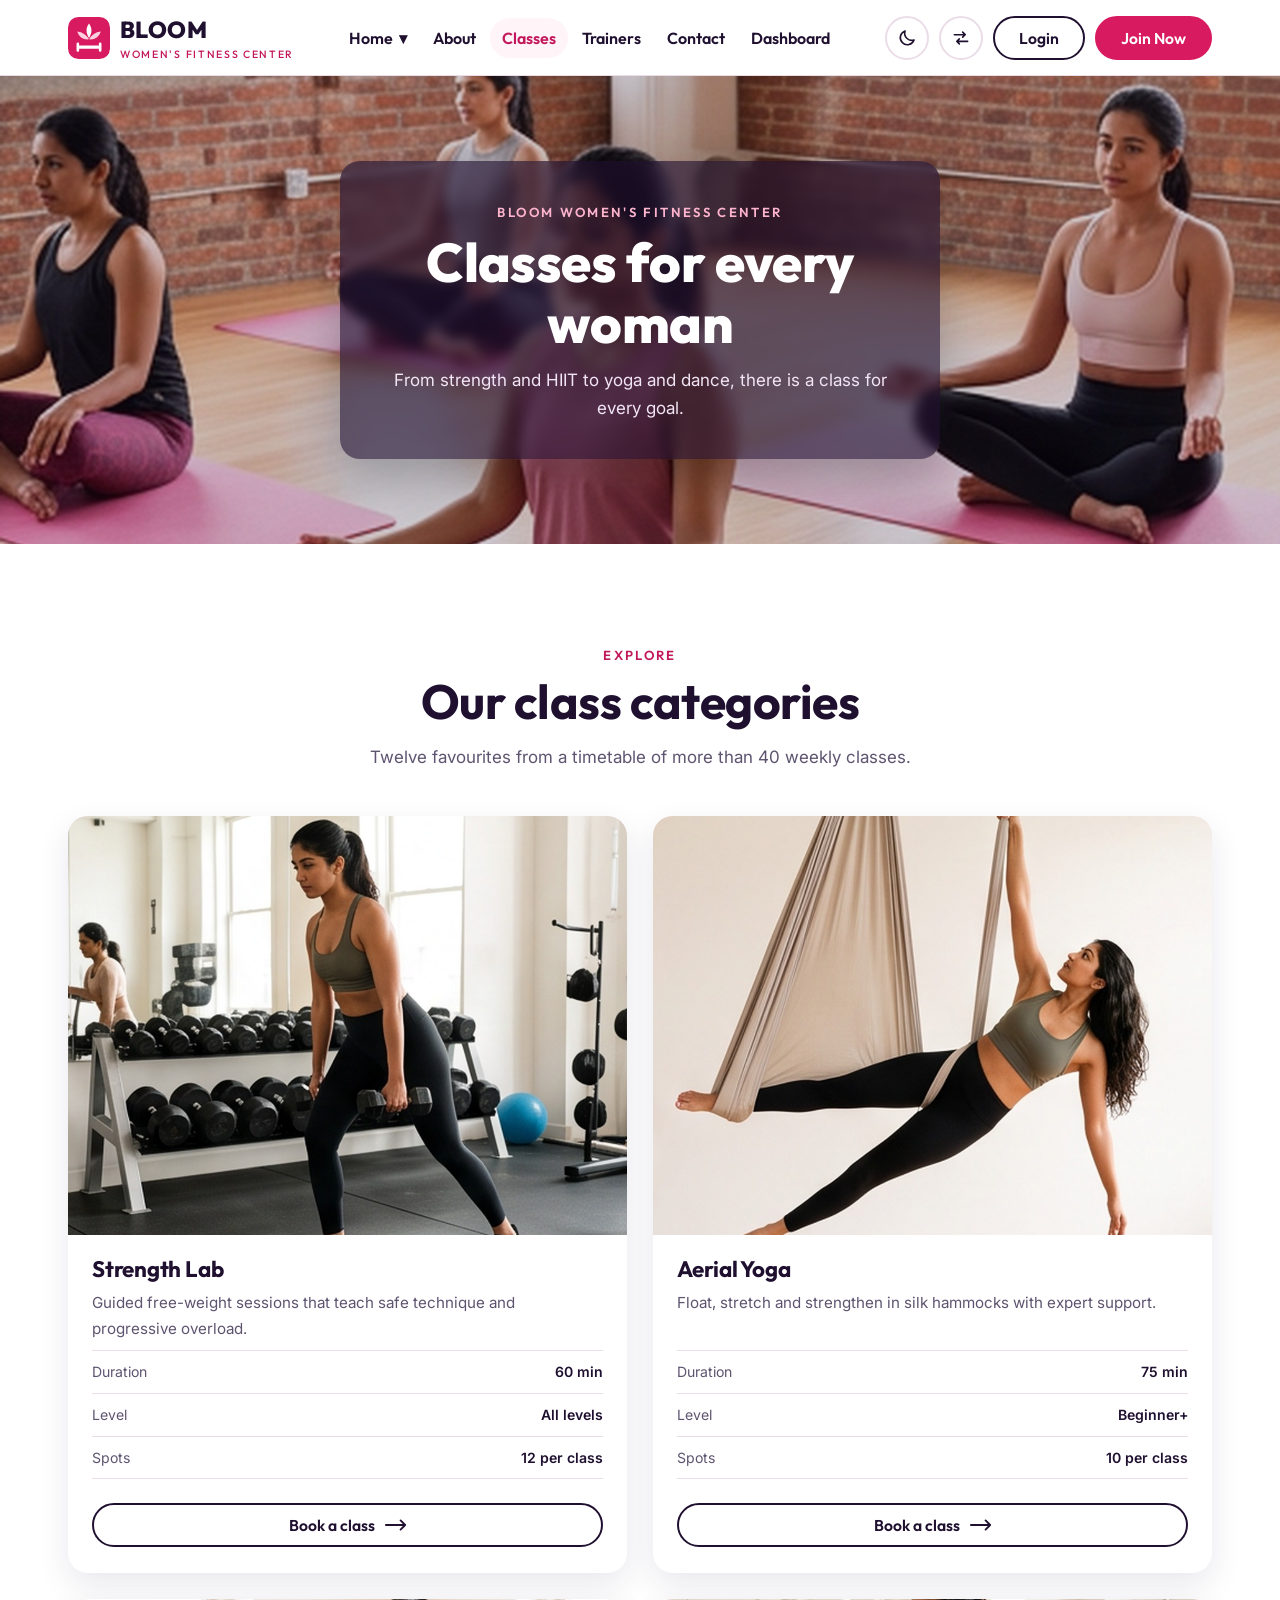
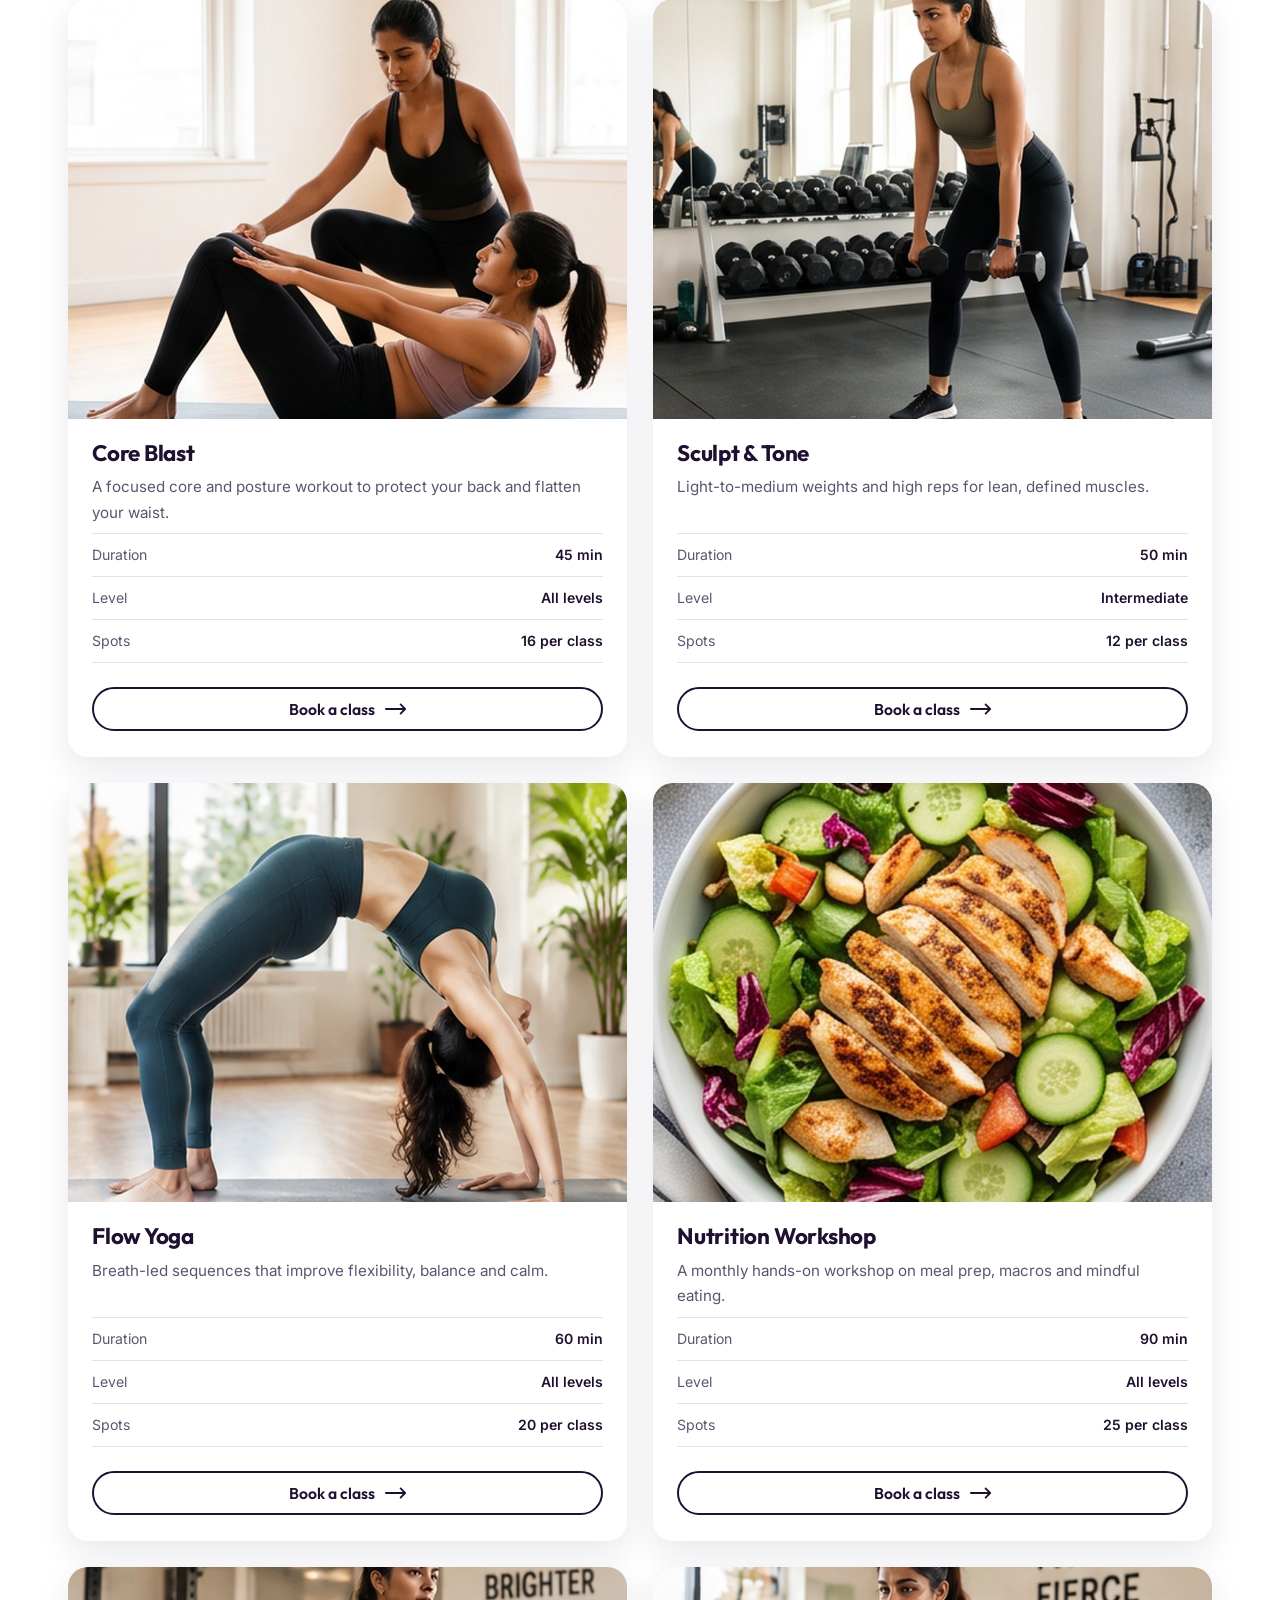
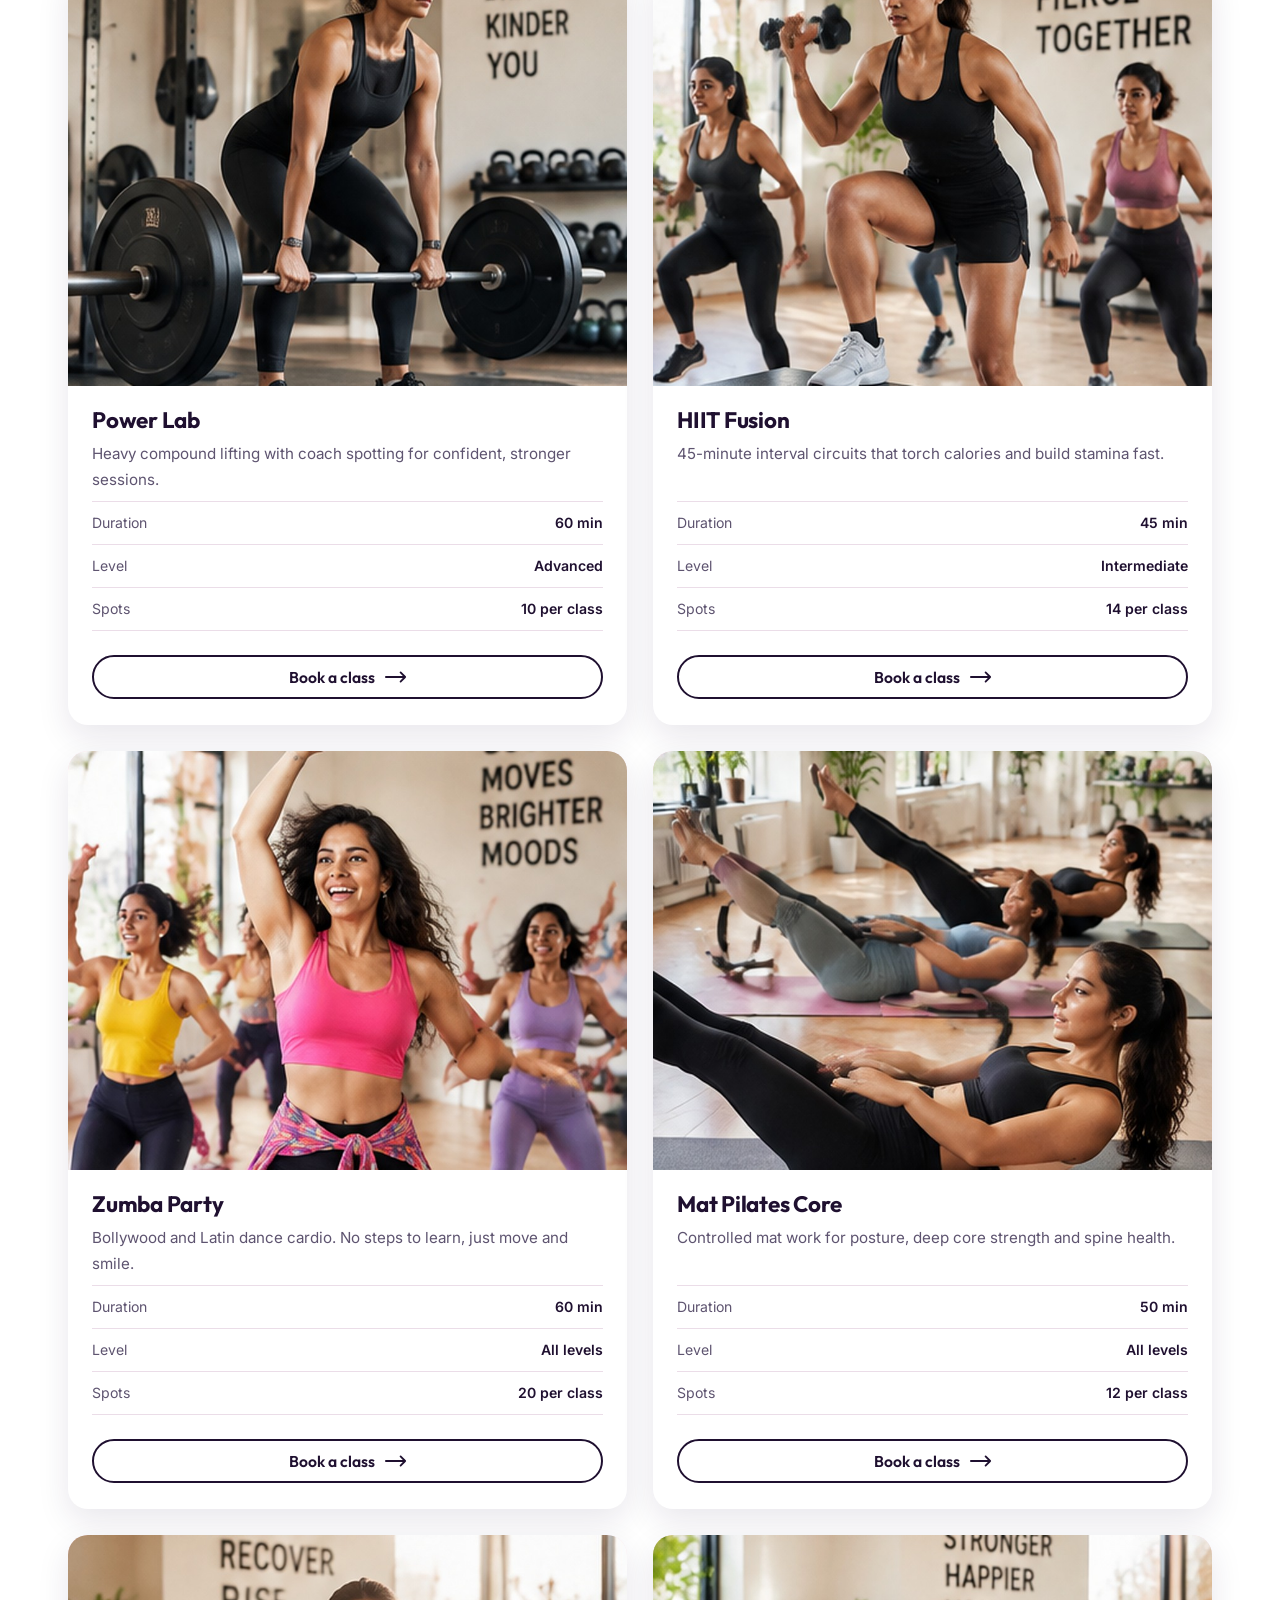
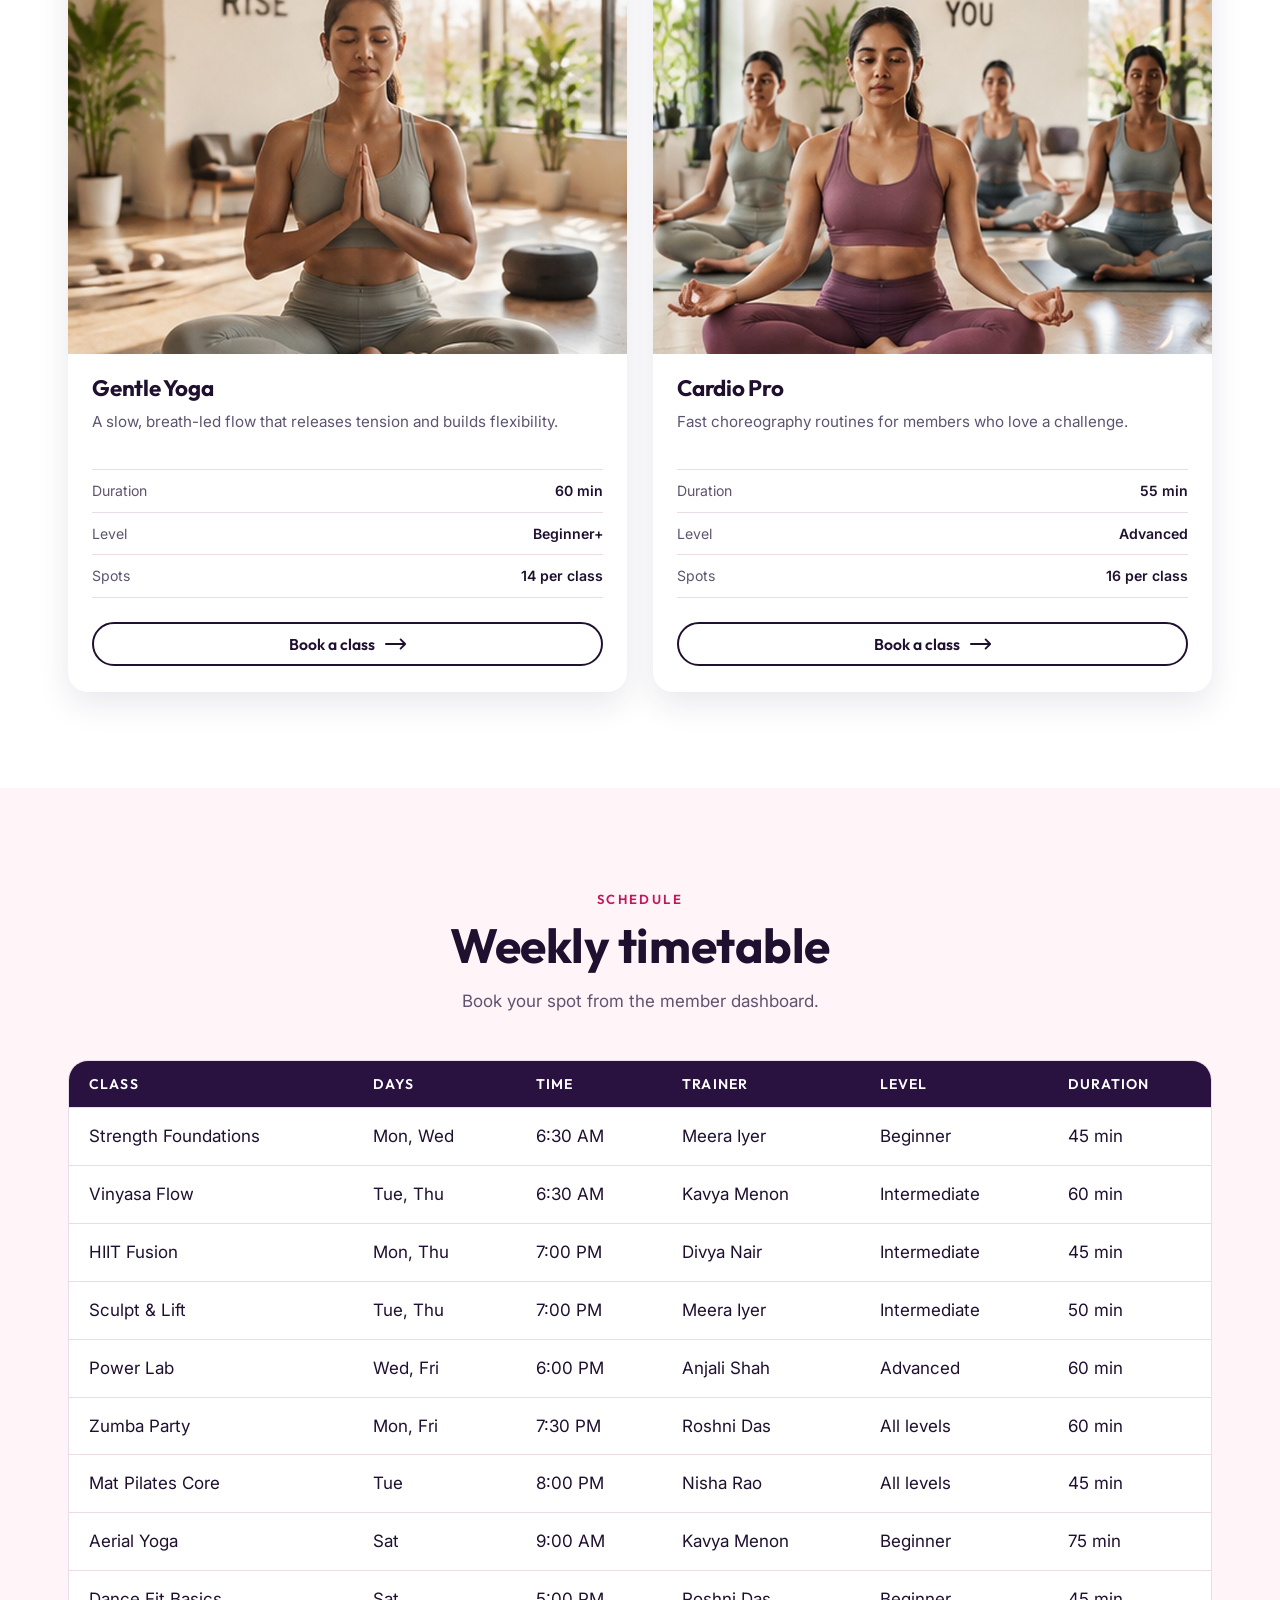
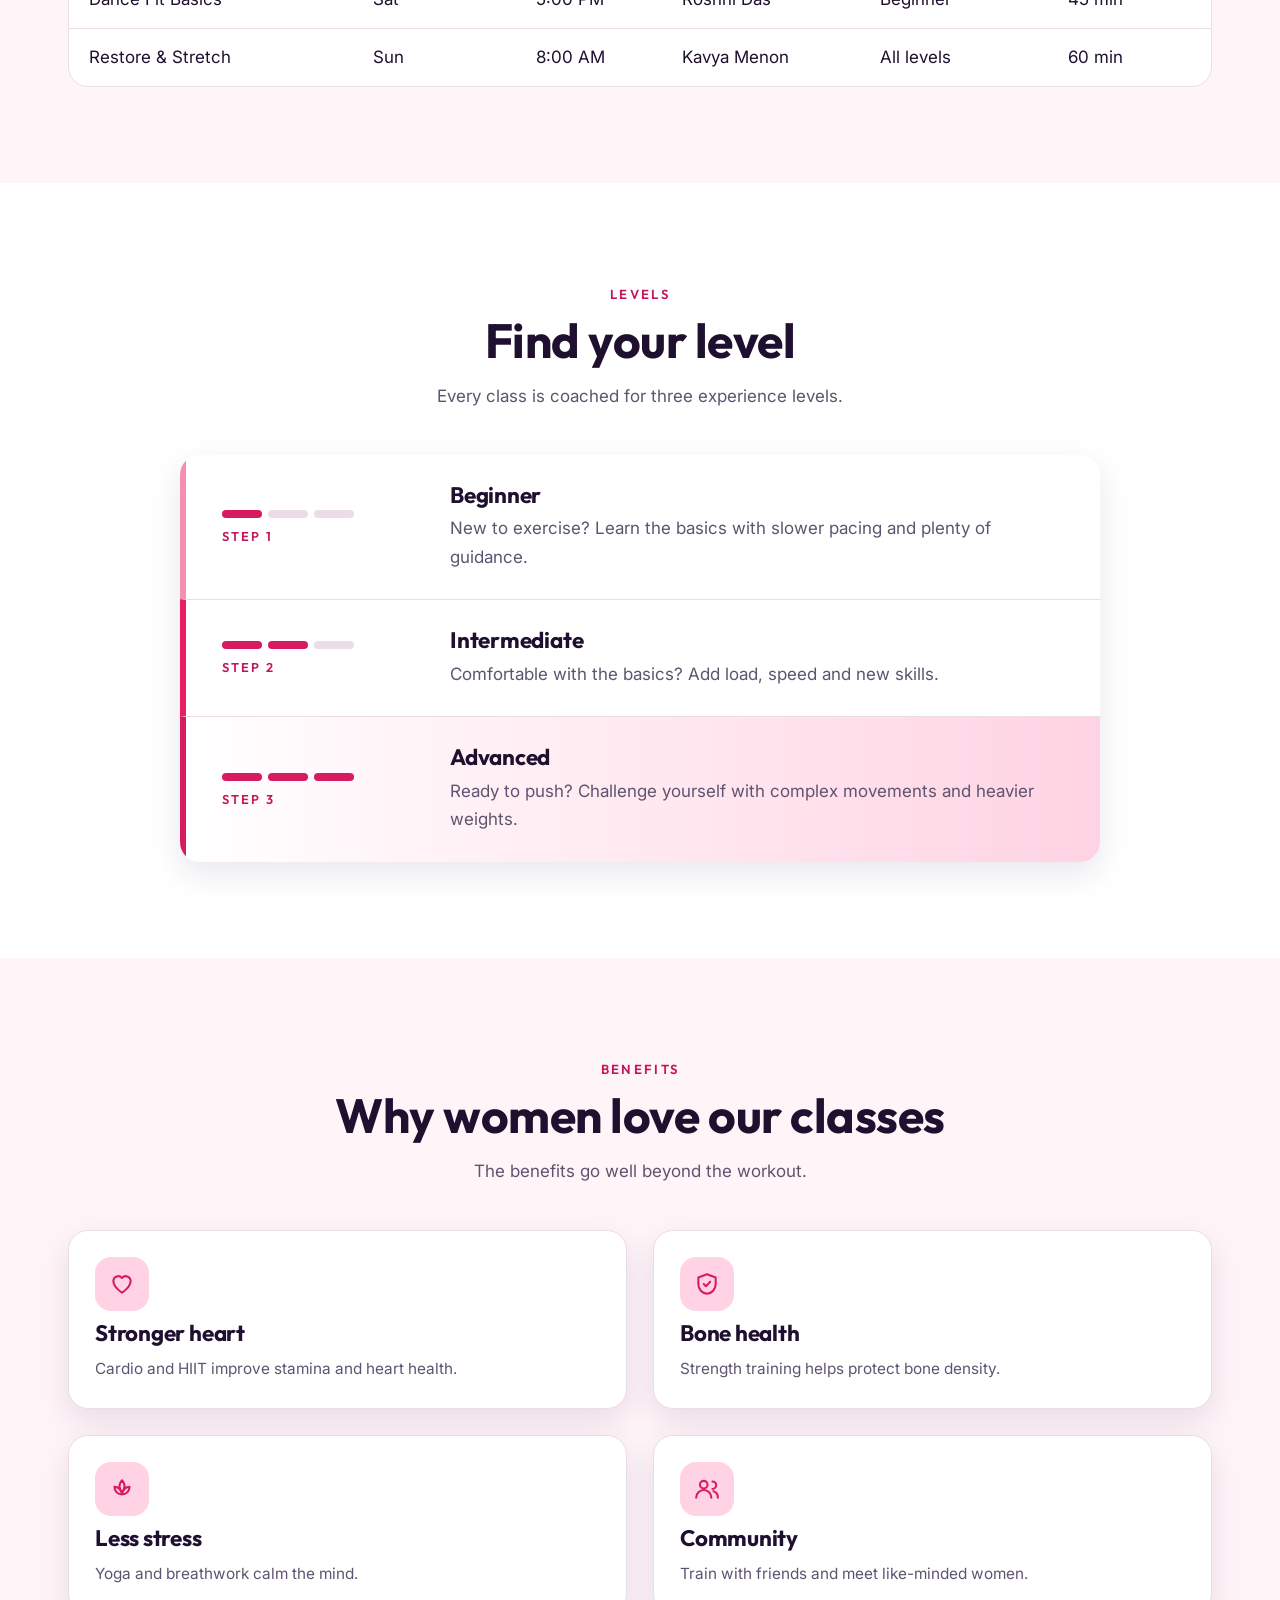
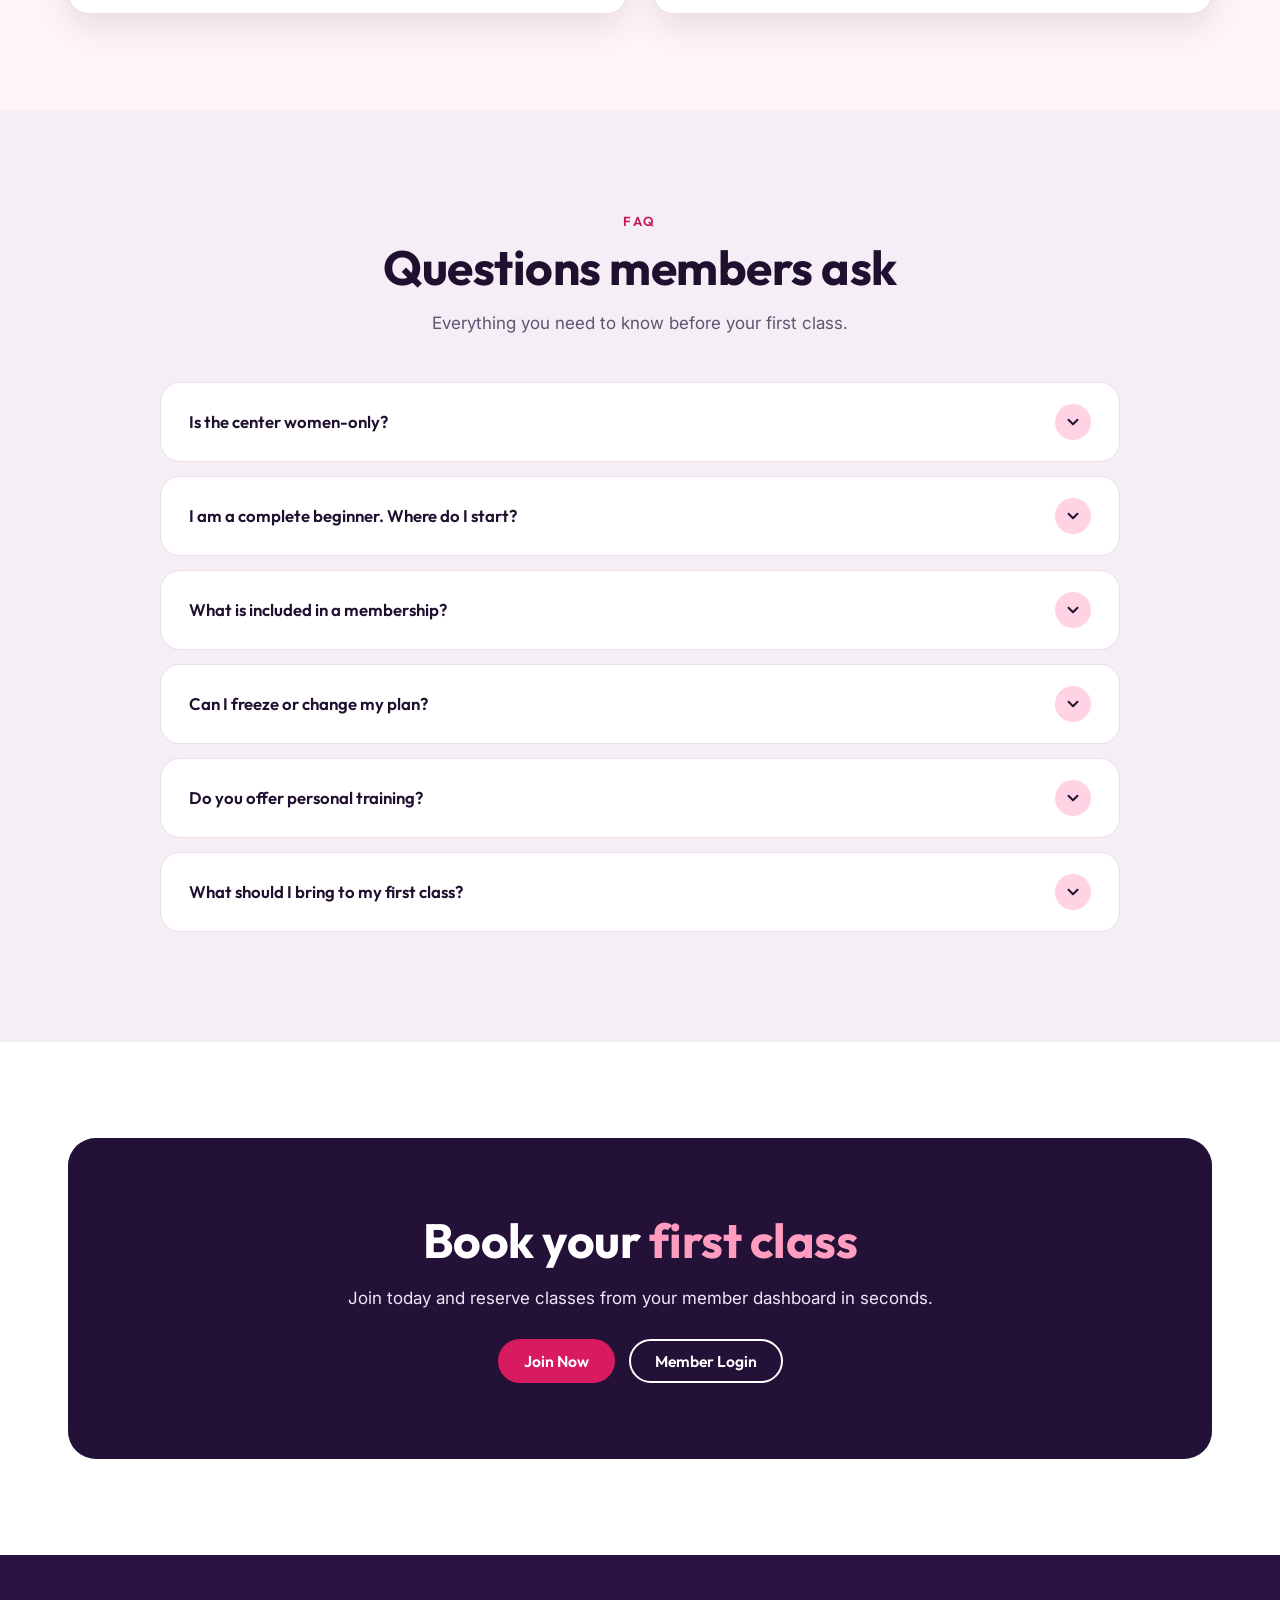
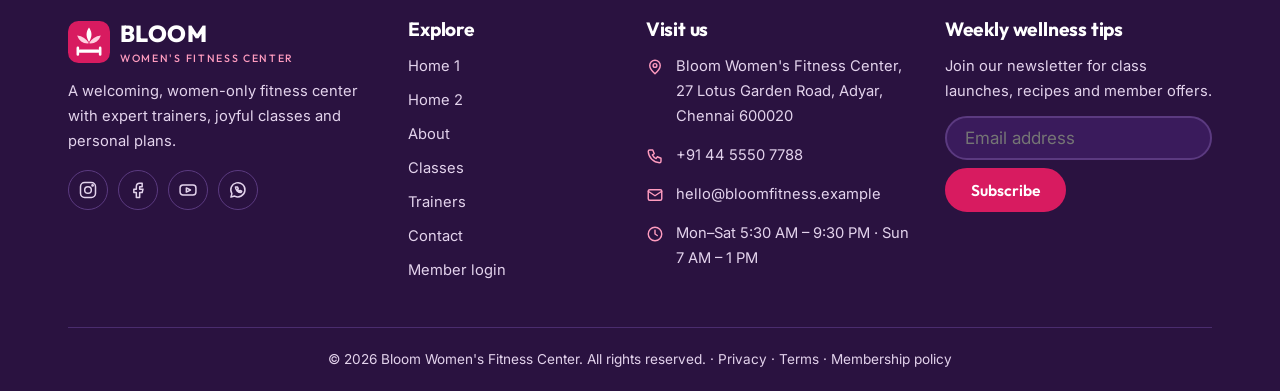
==== classes.html @ cc5bb08a "first commit" ====
<!DOCTYPE html>
<html lang="en" dir="ltr">
  <head>
    <meta charset="utf-8">
    <meta name="viewport" content="width=device-width, initial-scale=1">
    <title>Classes — Bloom Women's Fitness Center</title>
    <meta name="description" content="Women's fitness classes: strength, yoga, HIIT, dance and more.">
    <link rel="icon" type="image/svg+xml" href="assets/images/favicon.svg">
    <link rel="preconnect" href="https://fonts.googleapis.com">
    <link rel="preconnect" href="https://fonts.gstatic.com" crossorigin>
    <link href="https://fonts.googleapis.com/css2?family=Outfit:wght@500;600;700;800&family=Inter:wght@400;500;600&display=swap" rel="stylesheet">
    <link rel="stylesheet" href="assets/css/style.css">
    <script>
      try{var d=document.documentElement;d.dataset.theme=localStorage.getItem('theme')||'light';d.dir=localStorage.getItem('dir')||'ltr'}catch(e){}
    </script>
    <script defer src="assets/js/main.js"></script>
  </head>
  <body data-page="classes" data-layout="site">
    <div id="loader" role="status" aria-live="polite">
      <div class="ld">
        <svg viewBox="0 0 64 64" aria-hidden="true">
          <rect width="64" height="64" rx="16" fill="#D81B60"/>
          <path d="M32 10c5 7 5 14 0 22-5-8-5-15 0-22z" fill="#fff"/>
          <path d="M14 22c8 1 14 5 18 12-8 1-15-3-18-12zM50 22c-8 1-14 5-18 12 8 1 15-3 18-12z" fill="#FFD0E0"/>
          <path d="M18 46h28" stroke="#fff" stroke-width="5" stroke-linecap="round"/>
          <path d="M15 41v10M49 41v10" stroke="#fff" stroke-width="4" stroke-linecap="round"/>
        </svg>
        <b>BLOOM</b>
        <div class="ld-bar"><i></i></div>
        <span class="sr">Loading…</span>
      </div>
    </div>
    <noscript>
      <style>#loader{display:none}</style>
    </noscript>
    <div id="site-nav"></div>
    <main>
      <section class="phero">
        <div class="bgimg imgph" data-slot="img-32" aria-hidden="true"></div>
        <div class="wrap">
          <div class="hp">
            <span class="eyebrow">Bloom Women's Fitness Center</span>
            <h1>Classes for every woman</h1>
            <p class="sub">From strength and HIIT to yoga and dance, there is a class for every goal.</p>
          </div>
        </div>
      </section>
      <section class="sec ">
        <div class="wrap">
          <div class="head">
            <span class="eyebrow">Explore</span>
            <h2>Our class categories</h2>
            <p>Twelve favourites from a timetable of more than 40 weekly classes.</p>
          </div>
          <div class="grid ">
            <article class="pc">
              <div class="ph">
                <div class="imgph" data-slot="img-33" data-alt="Woman training with weights in a gym" aria-hidden="true"></div>
              </div>
              <div class="lb">
                <h3>Strength Lab</h3>
                <p>Guided free-weight sessions that teach safe technique and progressive overload.</p>
                <div class="facts">
                  <div><span>Duration</span><b>60 min</b></div>
                  <div><span>Level</span><b>All levels</b></div>
                  <div><span>Spots</span><b>12 per class</b></div>
                </div>
                <a class="btn btn" href="dashboard.html#classes">
                  Book a class 
                  <svg class="arr" viewBox="0 0 24 12" aria-hidden="true">
                    <path d="M1 6h21M17 1l5 5-5 5"/>
                  </svg>
                </a>
              </div>
            </article>
            <article class="pc">
              <div class="ph">
                <div class="imgph" data-slot="img-34" data-alt="Woman doing aerial yoga inside a studio" aria-hidden="true"></div>
              </div>
              <div class="lb">
                <h3>Aerial Yoga</h3>
                <p>Float, stretch and strengthen in silk hammocks with expert support.</p>
                <div class="facts">
                  <div><span>Duration</span><b>75 min</b></div>
                  <div><span>Level</span><b>Beginner+</b></div>
                  <div><span>Spots</span><b>10 per class</b></div>
                </div>
                <a class="btn btn" href="dashboard.html#classes">
                  Book a class 
                  <svg class="arr" viewBox="0 0 24 12" aria-hidden="true">
                    <path d="M1 6h21M17 1l5 5-5 5"/>
                  </svg>
                </a>
              </div>
            </article>
            <article class="pc">
              <div class="ph">
                <div class="imgph" data-slot="img-35" data-alt="Trainer guiding a core exercise in a gym" aria-hidden="true"></div>
              </div>
              <div class="lb">
                <h3>Core Blast</h3>
                <p>A focused core and posture workout to protect your back and flatten your waist.</p>
                <div class="facts">
                  <div><span>Duration</span><b>45 min</b></div>
                  <div><span>Level</span><b>All levels</b></div>
                  <div><span>Spots</span><b>16 per class</b></div>
                </div>
                <a class="btn btn" href="dashboard.html#classes">
                  Book a class 
                  <svg class="arr" viewBox="0 0 24 12" aria-hidden="true">
                    <path d="M1 6h21M17 1l5 5-5 5"/>
                  </svg>
                </a>
              </div>
            </article>
            <article class="pc">
              <div class="ph">
                <div class="imgph" data-slot="img-36" data-alt="Woman lifting weights during a sculpting workout" aria-hidden="true"></div>
              </div>
              <div class="lb">
                <h3>Sculpt & Tone</h3>
                <p>Light-to-medium weights and high reps for lean, defined muscles.</p>
                <div class="facts">
                  <div><span>Duration</span><b>50 min</b></div>
                  <div><span>Level</span><b>Intermediate</b></div>
                  <div><span>Spots</span><b>12 per class</b></div>
                </div>
                <a class="btn btn" href="dashboard.html#classes">
                  Book a class 
                  <svg class="arr" viewBox="0 0 24 12" aria-hidden="true">
                    <path d="M1 6h21M17 1l5 5-5 5"/>
                  </svg>
                </a>
              </div>
            </article>
            <article class="pc">
              <div class="ph">
                <div class="imgph" data-slot="img-37" data-alt="Woman practicing yoga in a wheel pose" aria-hidden="true"></div>
              </div>
              <div class="lb">
                <h3>Flow Yoga</h3>
                <p>Breath-led sequences that improve flexibility, balance and calm.</p>
                <div class="facts">
                  <div><span>Duration</span><b>60 min</b></div>
                  <div><span>Level</span><b>All levels</b></div>
                  <div><span>Spots</span><b>20 per class</b></div>
                </div>
                <a class="btn btn" href="dashboard.html#classes">
                  Book a class 
                  <svg class="arr" viewBox="0 0 24 12" aria-hidden="true">
                    <path d="M1 6h21M17 1l5 5-5 5"/>
                  </svg>
                </a>
              </div>
            </article>
            <article class="pc">
              <div class="ph">
                <div class="imgph" data-slot="img-38" data-alt="Vibrant vegetable bowl with chicken and dressing" aria-hidden="true"></div>
              </div>
              <div class="lb">
                <h3>Nutrition Workshop</h3>
                <p>A monthly hands-on workshop on meal prep, macros and mindful eating.</p>
                <div class="facts">
                  <div><span>Duration</span><b>90 min</b></div>
                  <div><span>Level</span><b>All levels</b></div>
                  <div><span>Spots</span><b>25 per class</b></div>
                </div>
                <a class="btn btn" href="dashboard.html#classes">
                  Book a class 
                  <svg class="arr" viewBox="0 0 24 12" aria-hidden="true">
                    <path d="M1 6h21M17 1l5 5-5 5"/>
                  </svg>
                </a>
              </div>
            </article>
            <article class="pc">
              <div class="ph">
                <div class="imgph" data-slot="img-39"></div>
              </div>
              <div class="lb">
                <h3>Power Lab</h3>
                <p>Heavy compound lifting with coach spotting for confident, stronger sessions.</p>
                <div class="facts">
                  <div><span>Duration</span><b>60 min</b></div>
                  <div><span>Level</span><b>Advanced</b></div>
                  <div><span>Spots</span><b>10 per class</b></div>
                </div>
                <a class="btn btn" href="dashboard.html#classes">
                  Book a class 
                  <svg class="arr" viewBox="0 0 24 12" aria-hidden="true">
                    <path d="M1 6h21M17 1l5 5-5 5"/>
                  </svg>
                </a>
              </div>
            </article>
            <article class="pc">
              <div class="ph">
                <div class="imgph" data-slot="img-40"></div>
              </div>
              <div class="lb">
                <h3>HIIT Fusion</h3>
                <p>45-minute interval circuits that torch calories and build stamina fast.</p>
                <div class="facts">
                  <div><span>Duration</span><b>45 min</b></div>
                  <div><span>Level</span><b>Intermediate</b></div>
                  <div><span>Spots</span><b>14 per class</b></div>
                </div>
                <a class="btn btn" href="dashboard.html#classes">
                  Book a class 
                  <svg class="arr" viewBox="0 0 24 12" aria-hidden="true">
                    <path d="M1 6h21M17 1l5 5-5 5"/>
                  </svg>
                </a>
              </div>
            </article>
            <article class="pc">
              <div class="ph">
                <div class="imgph" data-slot="img-41"></div>
              </div>
              <div class="lb">
                <h3>Zumba Party</h3>
                <p>Bollywood and Latin dance cardio. No steps to learn, just move and smile.</p>
                <div class="facts">
                  <div><span>Duration</span><b>60 min</b></div>
                  <div><span>Level</span><b>All levels</b></div>
                  <div><span>Spots</span><b>20 per class</b></div>
                </div>
                <a class="btn btn" href="dashboard.html#classes">
                  Book a class 
                  <svg class="arr" viewBox="0 0 24 12" aria-hidden="true">
                    <path d="M1 6h21M17 1l5 5-5 5"/>
                  </svg>
                </a>
              </div>
            </article>
            <article class="pc">
              <div class="ph">
                <div class="imgph" data-slot="img-42"></div>
              </div>
              <div class="lb">
                <h3>Mat Pilates Core</h3>
                <p>Controlled mat work for posture, deep core strength and spine health.</p>
                <div class="facts">
                  <div><span>Duration</span><b>50 min</b></div>
                  <div><span>Level</span><b>All levels</b></div>
                  <div><span>Spots</span><b>12 per class</b></div>
                </div>
                <a class="btn btn" href="dashboard.html#classes">
                  Book a class 
                  <svg class="arr" viewBox="0 0 24 12" aria-hidden="true">
                    <path d="M1 6h21M17 1l5 5-5 5"/>
                  </svg>
                </a>
              </div>
            </article>
            <article class="pc">
              <div class="ph">
                <div class="imgph" data-slot="img-43"></div>
              </div>
              <div class="lb">
                <h3>Gentle Yoga</h3>
                <p>A slow, breath-led flow that releases tension and builds flexibility.</p>
                <div class="facts">
                  <div><span>Duration</span><b>60 min</b></div>
                  <div><span>Level</span><b>Beginner+</b></div>
                  <div><span>Spots</span><b>14 per class</b></div>
                </div>
                <a class="btn btn" href="dashboard.html#classes">
                  Book a class 
                  <svg class="arr" viewBox="0 0 24 12" aria-hidden="true">
                    <path d="M1 6h21M17 1l5 5-5 5"/>
                  </svg>
                </a>
              </div>
            </article>
            <article class="pc">
              <div class="ph">
                <div class="imgph" data-slot="img-44"></div>
              </div>
              <div class="lb">
                <h3>Cardio Pro</h3>
                <p>Fast choreography routines for members who love a challenge.</p>
                <div class="facts">
                  <div><span>Duration</span><b>55 min</b></div>
                  <div><span>Level</span><b>Advanced</b></div>
                  <div><span>Spots</span><b>16 per class</b></div>
                </div>
                <a class="btn btn" href="dashboard.html#classes">
                  Book a class 
                  <svg class="arr" viewBox="0 0 24 12" aria-hidden="true">
                    <path d="M1 6h21M17 1l5 5-5 5"/>
                  </svg>
                </a>
              </div>
            </article>
          </div>
        </div>
      </section>
      <section class="sec alt">
        <div class="wrap">
          <div class="head">
            <span class="eyebrow">Schedule</span>
            <h2>Weekly timetable</h2>
            <p>Book your spot from the member dashboard.</p>
          </div>
          <div class="tbl">
            <table>
              <thead>
                <tr>
                  <th>Class</th>
                  <th>Days</th>
                  <th>Time</th>
                  <th>Trainer</th>
                  <th>Level</th>
                  <th>Duration</th>
                </tr>
              </thead>
              <tbody>
                <tr>
                  <td data-label="Class">Strength Foundations</td>
                  <td data-label="Days">Mon, Wed</td>
                  <td data-label="Time">6:30 AM</td>
                  <td data-label="Trainer">Meera Iyer</td>
                  <td data-label="Level">Beginner</td>
                  <td data-label="Duration">45 min</td>
                </tr>
                <tr>
                  <td data-label="Class">Vinyasa Flow</td>
                  <td data-label="Days">Tue, Thu</td>
                  <td data-label="Time">6:30 AM</td>
                  <td data-label="Trainer">Kavya Menon</td>
                  <td data-label="Level">Intermediate</td>
                  <td data-label="Duration">60 min</td>
                </tr>
                <tr>
                  <td data-label="Class">HIIT Fusion</td>
                  <td data-label="Days">Mon, Thu</td>
                  <td data-label="Time">7:00 PM</td>
                  <td data-label="Trainer">Divya Nair</td>
                  <td data-label="Level">Intermediate</td>
                  <td data-label="Duration">45 min</td>
                </tr>
                <tr>
                  <td data-label="Class">Sculpt & Lift</td>
                  <td data-label="Days">Tue, Thu</td>
                  <td data-label="Time">7:00 PM</td>
                  <td data-label="Trainer">Meera Iyer</td>
                  <td data-label="Level">Intermediate</td>
                  <td data-label="Duration">50 min</td>
                </tr>
                <tr>
                  <td data-label="Class">Power Lab</td>
                  <td data-label="Days">Wed, Fri</td>
                  <td data-label="Time">6:00 PM</td>
                  <td data-label="Trainer">Anjali Shah</td>
                  <td data-label="Level">Advanced</td>
                  <td data-label="Duration">60 min</td>
                </tr>
                <tr>
                  <td data-label="Class">Zumba Party</td>
                  <td data-label="Days">Mon, Fri</td>
                  <td data-label="Time">7:30 PM</td>
                  <td data-label="Trainer">Roshni Das</td>
                  <td data-label="Level">All levels</td>
                  <td data-label="Duration">60 min</td>
                </tr>
                <tr>
                  <td data-label="Class">Mat Pilates Core</td>
                  <td data-label="Days">Tue</td>
                  <td data-label="Time">8:00 PM</td>
                  <td data-label="Trainer">Nisha Rao</td>
                  <td data-label="Level">All levels</td>
                  <td data-label="Duration">45 min</td>
                </tr>
                <tr>
                  <td data-label="Class">Aerial Yoga</td>
                  <td data-label="Days">Sat</td>
                  <td data-label="Time">9:00 AM</td>
                  <td data-label="Trainer">Kavya Menon</td>
                  <td data-label="Level">Beginner</td>
                  <td data-label="Duration">75 min</td>
                </tr>
                <tr>
                  <td data-label="Class">Dance Fit Basics</td>
                  <td data-label="Days">Sat</td>
                  <td data-label="Time">5:00 PM</td>
                  <td data-label="Trainer">Roshni Das</td>
                  <td data-label="Level">Beginner</td>
                  <td data-label="Duration">45 min</td>
                </tr>
                <tr>
                  <td data-label="Class">Restore & Stretch</td>
                  <td data-label="Days">Sun</td>
                  <td data-label="Time">8:00 AM</td>
                  <td data-label="Trainer">Kavya Menon</td>
                  <td data-label="Level">All levels</td>
                  <td data-label="Duration">60 min</td>
                </tr>
              </tbody>
            </table>
          </div>
        </div>
      </section>
      <section class="sec ">
        <div class="wrap">
          <div class="head">
            <span class="eyebrow">Levels</span>
            <h2>Find your level</h2>
            <p>Every class is coached for three experience levels.</p>
          </div>
          <div class="llist">
            <article class="lrow l1">
              <div class="lside">
                <div class="lmeter" aria-hidden="true"><i class="on"></i><i></i><i></i></div>
                <span class="lno">Step 1</span>
              </div>
              <div>
                <h3>Beginner</h3>
                <p>New to exercise? Learn the basics with slower pacing and plenty of guidance.</p>
              </div>
            </article>
            <article class="lrow l2">
              <div class="lside">
                <div class="lmeter" aria-hidden="true"><i class="on"></i><i class="on"></i><i></i></div>
                <span class="lno">Step 2</span>
              </div>
              <div>
                <h3>Intermediate</h3>
                <p>Comfortable with the basics? Add load, speed and new skills.</p>
              </div>
            </article>
            <article class="lrow l3">
              <div class="lside">
                <div class="lmeter" aria-hidden="true"><i class="on"></i><i class="on"></i><i class="on"></i></div>
                <span class="lno">Step 3</span>
              </div>
              <div>
                <h3>Advanced</h3>
                <p>Ready to push? Challenge yourself with complex movements and heavier weights.</p>
              </div>
            </article>
          </div>
        </div>
      </section>
      <section class="sec alt">
        <div class="wrap">
          <div class="head">
            <span class="eyebrow">Benefits</span>
            <h2>Why women love our classes</h2>
            <p>The benefits go well beyond the workout.</p>
          </div>
          <div class="grid g4">
            <div class="card">
              <div class="ic">
                <svg viewBox="0 0 24 24" aria-hidden="true">
                  <path d="M12 20s-8-5-8-11a4.5 4.5 0 0 1 8-2.5A4.5 4.5 0 0 1 20 9c0 6-8 11-8 11z"/>
                </svg>
              </div>
              <h3>Stronger heart</h3>
              <p>Cardio and HIIT improve stamina and heart health.</p>
            </div>
            <div class="card">
              <div class="ic">
                <svg viewBox="0 0 24 24" aria-hidden="true">
                  <path d="M12 3 20 6v6c0 5-3.5 8.5-8 9-4.5-.5-8-4-8-9V6z"/>
                  <path d="m9 12 2 2 4-4"/>
                </svg>
              </div>
              <h3>Bone health</h3>
              <p>Strength training helps protect bone density.</p>
            </div>
            <div class="card">
              <div class="ic">
                <svg viewBox="0 0 24 24" aria-hidden="true">
                  <path d="M12 4c3 3 3 7 0 11-3-4-3-8 0-11zM5 10c4 0 6 3 7 7-4 0-7-3-7-7zM19 10c-4 0-6 3-7 7 4 0 7-3 7-7z"/>
                </svg>
              </div>
              <h3>Less stress</h3>
              <p>Yoga and breathwork calm the mind.</p>
            </div>
            <div class="card">
              <div class="ic">
                <svg viewBox="0 0 24 24" aria-hidden="true">
                  <circle cx="9" cy="8" r="3.5"/>
                  <path d="M2 20a7 7 0 0 1 14 0M17 5a3.5 3.5 0 0 1 0 7M18 14a6 6 0 0 1 4 6"/>
                </svg>
              </div>
              <h3>Community</h3>
              <p>Train with friends and meet like-minded women.</p>
            </div>
          </div>
        </div>
      </section>
      <section class="sec alt2">
        <div class="wrap">
          <div class="head">
            <span class="eyebrow">FAQ</span>
            <h2>Questions members ask</h2>
            <p>Everything you need to know before your first class.</p>
          </div>
          <div class="faqw">
            <details>
              <summary>Is the center women-only?</summary>
              <p>
                Yes. Bloom is a women-only space, from the studios and gym floor to the changing rooms, so every member can train comfortably.
              </p>
            </details>
            <details>
              <summary>I am a complete beginner. Where do I start?</summary>
              <p>
                Book a free trial class. A trainer will assess your goals and fitness level and recommend a starter plan and classes.
              </p>
            </details>
            <details>
              <summary>What is included in a membership?</summary>
              <p>
                Unlimited group classes (Premium and Elite), a personal workout plan, a diet plan, trainer check-ins, lockers and showers.
              </p>
            </details>
            <details>
              <summary>Can I freeze or change my plan?</summary>
              <p>
                Yes. You can pause for up to 30 days per year and upgrade or switch plans any time from your member dashboard.
              </p>
            </details>
            <details>
              <summary>Do you offer personal training?</summary>
              <p>
                Personal training sessions are available with every certified trainer. Elite members include four sessions each month.
              </p>
            </details>
            <details>
              <summary>What should I bring to my first class?</summary>
              <p>
                Comfortable activewear, training shoes, a water bottle and a small towel. Yoga mats and equipment are provided.
              </p>
            </details>
          </div>
        </div>
      </section>
      <section class="sec ">
        <div class="wrap">
          <div class="cta">
            <h2>Book your <em>first class</em></h2>
            <p>Join today and reserve classes from your member dashboard in seconds.</p>
            <div class="btns">
              <a class="btn btn-p" href="contact.html#join">Join Now</a>
              <a class="btn btn-w" href="login.html">Member Login</a>
            </div>
          </div>
        </div>
      </section>
    </main>
    <div id="site-footer"></div>
  </body>
</html>
---- assets/css/style.css ----
:root {
  --bg: #fff;
  --surface: #fff;
  --alt: #FFF4F8;
  --alt2: #F6EEF6;
  --ink: #1F1030;
  --muted: #5E5470;
  --line: #EBDDE8;
  --brand: #D81B60;
  --brandD: #B3124D;
  --brandT: #C2185B;
  --soft: #FFD3E3;
  --plum: #2A1240;
  --sh: 0 12px 32px rgba(42,18,64,.10);
  --nav-h: 76px;
  --hero-h: clamp(400px,52vh,500px);
  --ctl: 44px;
  --r: 20px;
  --dhh: 64px;
}

[data-theme=dark] {
  --bg: #140A1F;
  --surface: #21123A;
  --alt: #1A0E2C;
  --alt2: #1D1030;
  --ink: #F6ECF6;
  --muted: #BFB0CF;
  --line: #38235A;
  --brandT: #FF8DB4;
  --soft: #4A2150;
  --sh: 0 12px 32px rgba(0,0,0,.45);
}

* {
  box-sizing: border-box;
  margin: 0;
}

html {
  scroll-behavior: smooth;
  scroll-padding-top: 90px;
}

body {
  font: 400 1.0625rem/1.7 "Inter",system-ui,-apple-system,"Segoe UI",sans-serif;
  background: var(--bg);
  color: var(--ink);
  overflow-wrap: anywhere;
}

img {
  max-width: 100%;
  display: block;
}

a {
  color: inherit;
  text-decoration: none;
}

h1,h2,h3,h4 {
  font-family: "Outfit","Inter",sans-serif;
  font-weight: 700;
  line-height: 1.12;
  color: var(--ink);
  letter-spacing: -.01em;
}

h1 {
  font-size: clamp(2.4rem,6vw,4.4rem);
  font-weight: 800;
}

h2 {
  font-size: clamp(1.9rem,4vw,3rem);
}

h3 {
  font-size: 1.4rem;
}

h4 {
  font-size: 1.1rem;
}

.wrap {
  width: 100%;
  max-width: 1200px;
  margin-inline: auto;
  padding-inline: clamp(14px,4vw,28px);
}

.eyebrow {
  display: inline-block;
  color: var(--brandT);
  font: 600 .82rem "Outfit",sans-serif;
  letter-spacing: .18em;
  text-transform: uppercase;
  margin-bottom: 12px;
}

.sec {
  padding-block: clamp(56px,8vw,96px);
  background: var(--bg);
}

.sec.alt {
  background: var(--alt);
}

.sec.alt2 {
  background: var(--alt2);
}

.dk {
  --ink: #fff;
  --muted: #E3D3EC;
  --line: rgba(255,255,255,.2);
  --surface: #3A1B5C;
  --brandT: #FF9CBF;
  background: var(--plum);
  color: #fff;
}

.head {
  max-width: 720px;
  margin: 0 auto 44px;
  text-align: center;
}

.head p {
  color: var(--muted);
  margin-top: 14px;
}

.head.l {
  margin-inline: 0;
  text-align: start;
}

.btn {
  display: inline-flex;
  align-items: center;
  justify-content: center;
  gap: 10px;
  height: var(--ctl);
  padding: 0 24px;
  border-radius: 999px;
  font: 600 .98rem "Outfit",sans-serif;
  border: 2px solid var(--ink);
  background: transparent;
  color: var(--ink);
  cursor: pointer;
  white-space: nowrap;
  transition: transform .15s,background .15s;
}

.btn:hover {
  transform: translateY(-2px);
}

.btn-p {
  background: var(--brand);
  border-color: var(--brand);
  color: #fff;
}

.btn-p:hover {
  background: var(--brandD);
  border-color: var(--brandD);
}

.btn-w {
  border-color: #fff;
  color: #fff;
}

.btns {
  display: flex;
  flex-wrap: wrap;
  gap: 14px;
}

.arr {
  width: 22px;
  height: 12px;
  fill: none;
  stroke: currentColor;
  stroke-width: 2;
  stroke-linecap: round;
  stroke-linejoin: round;
  flex: none;
}

[dir=rtl] .arr {
  transform: scaleX(-1);
}

:focus-visible {
  outline: 3px solid var(--brand);
  outline-offset: 2px;
}

.dk :focus-visible,.hero :focus-visible,.phero :focus-visible {
  outline-color: #fff;
}

.sr {
  position: absolute;
  width: 1px;
  height: 1px;
  overflow: hidden;
  clip: rect(0 0 0 0);
  white-space: nowrap;
}

#site-nav {
  position: sticky;
  top: 0;
  z-index: 60;
}

.nav {
  position: relative;
  background: var(--bg);
  border-bottom: 1px solid var(--line);
  height: var(--nav-h);
}

.nav .wrap {
  max-width: 1360px;
  display: flex;
  align-items: center;
  justify-content: space-between;
  height: 100%;
  gap: 16px;
}

.logo {
  display: flex;
  align-items: center;
  gap: 10px;
  flex: none;
}

.logo svg {
  width: 42px;
  height: 42px;
  flex: none;
}

.logo .lt {
  display: grid;
  line-height: 1;
}

.logo b {
  font: 800 1.45rem "Outfit",sans-serif;
  letter-spacing: .02em;
  color: var(--ink);
}

.logo small {
  font: 500 .66rem "Outfit",sans-serif;
  letter-spacing: .16em;
  text-transform: uppercase;
  color: var(--brandT);
  margin-top: 3px;
  white-space: nowrap;
}

.panel {
  position: absolute;
  inset-inline: 0;
  top: var(--nav-h);
  flex-direction: column;
  align-items: stretch;
  gap: 16px;
  background: var(--bg);
  border-bottom: 1px solid var(--line);
  padding: 16px clamp(14px,4vw,28px) 22px;
  max-height: calc(100vh - var(--nav-h));
  overflow-y: auto;
  display: none;
}

.panel.open {
  display: flex;
}

.links {
  display: flex;
  flex-direction: column;
  align-items: stretch;
  list-style: none;
  padding: 0;
}

.links>li {
  position: relative;
}

.links a,.dd-btn {
  display: flex;
  align-items: center;
  justify-content: space-between;
  gap: 6px;
  width: 100%;
  padding: 14px 12px;
  font: 600 1rem "Outfit",sans-serif;
  background: none;
  border: 0;
  color: var(--ink);
  cursor: pointer;
  white-space: nowrap;
  border-radius: 10px;
}

.links .on {
  color: var(--brandT);
  background: var(--alt);
}

.dd-menu {
  display: none;
  list-style: none;
  padding: 0 0 0 14px;
}

.dd.open .dd-menu {
  display: block;
}

[dir=rtl] .dd-menu {
  padding: 0 14px 0 0;
}

.dd-menu small {
  display: block;
  font: 500 .75rem Inter,sans-serif;
  color: var(--muted);
}

.actions {
  display: flex;
  flex-wrap: wrap;
  align-items: center;
  gap: 10px;
}

.actions .btn {
  flex: 1 1 140px;
}

.icon-btn {
  height: var(--ctl);
  width: var(--ctl);
  min-width: var(--ctl);
  border-radius: 50%;
  border: 2px solid var(--line);
  background: var(--surface);
  color: var(--ink);
  cursor: pointer;
  display: inline-grid;
  place-items: center;
  flex: none;
}

.icon-btn svg {
  width: 20px;
  height: 20px;
  fill: none;
  stroke: currentColor;
  stroke-width: 1.9;
  stroke-linecap: round;
  stroke-linejoin: round;
}

@media(hover:hover) {
  .icon-btn:hover {
    background: var(--brand);
    border-color: var(--brand);
    color: #fff;
  }
}

.burger {
  display: inline-grid;
}

.burger svg.x {
  display: none;
}

.burger[aria-expanded=true] svg.m {
  display: none;
}

.burger[aria-expanded=true] svg.x {
  display: block;
}

.burger[aria-expanded=true] {
  background: var(--brand);
  border-color: var(--brand);
  color: #fff;
}

@media(min-width:1181px) {
  .burger {
    display: none;
  }
  .panel {
    display: contents!important;
  }
  .links {
    flex-direction: row;
    align-items: center;
    gap: 2px;
  }
  .links a,.dd-btn {
    width: auto;
    padding: 10px 12px;
    border-radius: 999px;
  }
  .dd-menu {
    position: absolute;
    inset-inline-start: 0;
    top: 100%;
    min-width: 200px;
    background: var(--surface);
    border: 1px solid var(--line);
    border-radius: 16px;
    box-shadow: var(--sh);
    padding: 8px;
    z-index: 5;
  }
  [dir=rtl] .dd-menu {
    padding: 8px;
  }
  .actions {
    flex-wrap: nowrap;
  }
  .actions .btn {
    flex: none;
  }
}

.hero {
  position: relative;
  width: 100%;
  min-height: calc(100vh - var(--nav-h));
  min-height: calc(100svh - var(--nav-h));
  display: flex;
  align-items: center;
  color: #fff;
  overflow: hidden;
  background: var(--plum);
}

.bgimg {
  position: absolute;
  inset: 0;
  width: 100%;
  height: 100%;
  object-fit: cover;
}

.hero::after,.phero::after {
  content: "";
  position: absolute;
  inset: 0;
  background: rgba(31,16,48,.22);
  pointer-events: none;
}

.hero>.wrap,.phero>.wrap {
  position: relative;
  z-index: 1;
}

.hp {
  max-width: 640px;
  background: rgba(31,16,48,.62);
  backdrop-filter: blur(6px);
  -webkit-backdrop-filter: blur(6px);
  padding: clamp(24px,4vw,44px);
  border-radius: var(--r);
  box-shadow: 0 20px 50px rgba(0,0,0,.25);
}

.hp h1 {
  color: #fff;
}

.hp h1 em {
  font-style: normal;
  color: #FF9CBF;
}

.hp .lead {
  color: #F2E6F6;
  margin: 18px 0 26px;
  font-size: 1.1rem;
}

.hp .eyebrow {
  color: #FFB4CE;
}

.hero.c {
  text-align: center;
  justify-content: center;
}

.hero.c .hp {
  max-width: 780px;
  margin-inline: auto;
}

.hero.c .btns {
  justify-content: center;
}

.hstats {
  display: flex;
  flex-wrap: wrap;
  gap: 14px 30px;
  margin-top: 28px;
}

.hstats b {
  display: block;
  font: 800 2rem "Outfit",sans-serif;
  color: #FF9CBF;
}

.hstats span {
  font-size: .88rem;
  color: #E3D3EC;
}

.phero {
  position: relative;
  height: var(--hero-h);
  display: flex;
  align-items: center;
  overflow: hidden;
  color: #fff;
  background: var(--plum);
}

.phero .hp {
  max-width: 600px;
  padding: clamp(20px,3.4vw,36px);
}

.phero h1 {
  font-size: clamp(2.1rem,5vw,3.4rem);
  color: #fff;
}

.phero .sub {
  color: #F2E6F6;
  margin-top: 12px;
}

.split {
  display: grid;
  grid-template-columns: repeat(2,minmax(0,1fr));
  gap: clamp(24px,5vw,72px);
  align-items: center;
}

.split>* {
  min-width: 0;
}

.split.rev>:first-child {
  order: 2;
}

.split p {
  color: var(--muted);
  margin-top: 14px;
}

.split>img {
  width: 100%;
  aspect-ratio: 5/4;
  object-fit: cover;
  border-radius: var(--r);
  box-shadow: var(--sh);
}

@media(max-width:900px) {
  .split {
    grid-template-columns: minmax(0,1fr);
  }
  .split.rev>:first-child {
    order: 0;
  }
}

.grid {
  display: grid;
  gap: 26px;
  grid-template-columns: repeat(3,minmax(0,1fr));
}

.grid.g4 {
  grid-template-columns: repeat(4,minmax(0,1fr));
}

.grid.g2 {
  grid-template-columns: repeat(2,minmax(0,1fr));
}

@media(max-width:1366px) {
  .grid,.grid.g4 {
    grid-template-columns: repeat(2,minmax(0,1fr));
  }
  .grid:not(.g4):not(.g2)>:last-child:nth-child(odd) {
    grid-column: 1/-1;
    width: calc(50% - 13px);
    justify-self: center;
  }
}

@media(max-width:600px) {
  .grid,.grid.g4,.grid.g2 {
    grid-template-columns: minmax(0,1fr);
  }
  .grid:not(.g4):not(.g2)>:last-child:nth-child(odd) {
    width: 100%;
  }
}

.card {
  display: flex;
  flex-direction: column;
  gap: 10px;
  background: var(--surface);
  border: 1px solid var(--line);
  border-radius: var(--r);
  padding: 26px;
  min-width: 0;
  box-shadow: var(--sh);
  position: relative;
}

.card p {
  color: var(--muted);
  font-size: .96rem;
}

.ic {
  width: 54px;
  height: 54px;
  border-radius: 16px;
  background: var(--soft);
  color: var(--brand);
  display: grid;
  place-items: center;
  flex: none;
}

[data-theme=dark] .ic {
  color: #FF9CBF;
}

.ic svg {
  width: 26px;
  height: 26px;
  fill: none;
  stroke: currentColor;
  stroke-width: 1.9;
  stroke-linecap: round;
  stroke-linejoin: round;
}

.big {
  font: 800 3rem "Outfit",sans-serif;
  color: var(--brandT);
  line-height: 1;
}

.pc {
  display: flex;
  flex-direction: column;
  background: var(--surface);
  border-radius: var(--r);
  box-shadow: var(--sh);
  overflow: hidden;
  min-width: 0;
  transition: transform .25s;
}

.pc:hover {
  transform: translateY(-6px);
}

.pc .ph {
  position: relative;
}

.pc .ph img {
  width: 100%;
  aspect-ratio: 4/3;
  object-fit: cover;
}

.pc .tag {
  position: absolute;
  inset-inline-start: 14px;
  top: 14px;
  background: var(--brand);
  color: #fff;
  font: 600 .78rem "Outfit",sans-serif;
  padding: 5px 14px;
  border-radius: 999px;
}

.pc .lb {
  display: flex;
  flex-direction: column;
  flex: 1;
  gap: 8px;
  padding: 22px 24px 26px;
}

.pc h3 {
  white-space: nowrap;
  overflow: hidden;
  text-overflow: ellipsis;
}

.pc p {
  color: var(--muted);
  font-size: .95rem;
  min-height: 3.4em;
}

.facts {
  margin-top: auto;
  border-top: 1px solid var(--line);
}

.facts div {
  display: flex;
  justify-content: space-between;
  gap: 10px;
  padding: 9px 0;
  border-bottom: 1px solid var(--line);
  font-size: .88rem;
}

.facts span {
  color: var(--muted);
}

.facts b {
  font-weight: 600;
  text-align: end;
}

.pc .btn {
  margin-top: 16px;
}

.tc {
  text-align: center;
  background: var(--surface);
  border-radius: var(--r);
  box-shadow: var(--sh);
  overflow: hidden;
  display: flex;
  flex-direction: column;
  min-width: 0;
}

.tc img {
  width: 100%;
  aspect-ratio: 4/5;
  object-fit: cover;
}

.tc .lb {
  padding: 18px 20px 24px;
  display: flex;
  flex-direction: column;
  gap: 4px;
  flex: 1;
}

.tc .role {
  color: var(--brandT);
  font: 600 .82rem "Outfit",sans-serif;
  letter-spacing: .12em;
  text-transform: uppercase;
}

.tc p {
  color: var(--muted);
  font-size: .9rem;
  margin-top: 4px;
}

.chips {
  display: flex;
  flex-wrap: wrap;
  gap: 8px;
  justify-content: center;
  margin-top: auto;
  padding-top: 10px;
}

.chip {
  display: inline-block;
  padding: 4px 12px;
  border-radius: 999px;
  background: var(--alt2);
  font-size: .78rem;
  font-weight: 600;
  color: var(--ink);
  white-space: nowrap;
}

.chip.ok {
  background: #DDF7E6;
  color: #0E5C2B;
}

.chip.warn {
  background: #FFF1C9;
  color: #7A5200;
}

.chip.bad {
  background: #FFE0DD;
  color: #9B1C12;
}

.chip.pk {
  background: var(--soft);
  color: var(--brandD);
}

[data-theme=dark] .chip.ok {
  background: #12402A;
  color: #9FF0BE;
}

[data-theme=dark] .chip.warn {
  background: #4A3A10;
  color: #FFE08A;
}

[data-theme=dark] .chip.bad {
  background: #4B1B17;
  color: #FFB4AB;
}

[data-theme=dark] .chip.pk {
  color: #FFB4CE;
}

.av {
  width: 56px;
  height: 56px;
  border-radius: 50%;
  background: var(--brand);
  color: #fff;
  display: grid;
  place-items: center;
  font: 700 1.2rem "Outfit",sans-serif;
  flex: none;
}

.stat {
  text-align: center;
}

.stat b {
  display: block;
  font: 800 3rem "Outfit",sans-serif;
  color: var(--brandT);
  line-height: 1;
}

.stat span {
  color: var(--muted);
  font-size: .92rem;
}

.band {
  padding-block: 38px;
}

.band .wrap {
  display: grid;
  grid-template-columns: repeat(4,1fr);
  gap: 20px;
  text-align: center;
}

.band b {
  display: block;
  font: 800 2.6rem "Outfit",sans-serif;
  color: #FF9CBF;
}

.band span {
  font-size: .92rem;
  color: #E3D3EC;
}

@media(max-width:700px) {
  .band .wrap {
    grid-template-columns: 1fr 1fr;
  }
}

.clist {
  list-style: none;
  padding: 0;
  display: grid;
  gap: 12px;
  margin-top: 16px;
}

.clist li {
  display: flex;
  gap: 12px;
  color: var(--muted);
}

.clist li::before {
  content: "";
  width: 20px;
  height: 20px;
  margin-top: 4px;
  flex: none;
  border-radius: 50%;
  background: var(--brand) url("data:image/svg+xml,%3Csvg xmlns='http://www.w3.org/2000/svg' viewBox='0 0 24 24' fill='none' stroke='%23fff' stroke-width='3.2' stroke-linecap='round' stroke-linejoin='round'%3E%3Cpath d='M6 12.5l4 4 8-9'/%3E%3C/svg%3E") center/12px no-repeat;
}

.tl {
  list-style: none;
  padding: 0;
  display: grid;
  gap: 20px;
  counter-reset: s;
}

.tl li {
  display: grid;
  grid-template-columns: 48px minmax(0,1fr);
  gap: 16px;
}

.tl li::before {
  counter-increment: s;
  content: counter(s);
  width: 48px;
  height: 48px;
  border-radius: 50%;
  background: var(--brand);
  color: #fff;
  display: grid;
  place-items: center;
  font: 700 1.2rem "Outfit",sans-serif;
}

.tl p {
  margin-top: 2px!important;
  font-size: .95rem;
}

.stepper {
  display: grid;
  grid-template-columns: repeat(4,minmax(0,1fr));
  gap: 24px;
  position: relative;
}

.stepper::before {
  content: "";
  position: absolute;
  top: 27px;
  inset-inline: 12%;
  border-top: 3px dashed var(--soft);
}

.stepper div {
  position: relative;
  text-align: center;
}

.stepper i {
  width: 56px;
  height: 56px;
  border-radius: 50%;
  background: var(--brand);
  color: #fff;
  display: grid;
  place-items: center;
  margin: 0 auto 14px;
  font: 700 1.4rem "Outfit",sans-serif;
  font-style: normal;
}

.stepper p {
  color: var(--muted);
  font-size: .93rem;
}

@media(max-width:1366px) {
  .stepper {
    grid-template-columns: repeat(2,minmax(0,1fr));
    row-gap: 32px;
  }
  .stepper::before {
    display: none;
  }
}

@media(max-width:600px) {
  .stepper {
    grid-template-columns: minmax(0,1fr);
  }
}

.crow {
  display: grid;
  grid-template-columns: 260px minmax(0,1fr) auto;
  gap: 28px;
  align-items: center;
  background: var(--surface);
  border-radius: var(--r);
  box-shadow: var(--sh);
  padding: 16px;
  margin-bottom: 20px;
}

.crow img {
  width: 100%;
  aspect-ratio: 4/3;
  object-fit: cover;
  border-radius: 14px;
}

.crow p {
  color: var(--muted);
  font-size: .95rem;
}

.crow .ct {
  display: flex;
  flex-direction: column;
  align-items: flex-end;
  gap: 12px;
  padding-inline-end: 12px;
}

.price {
  font: 800 1.8rem "Outfit",sans-serif;
  color: var(--brandT);
  white-space: nowrap;
}

@media(max-width:900px) {
  .crow {
    grid-template-columns: minmax(0,1fr);
  }
  .crow .ct {
    align-items: flex-start;
    padding: 0 8px 8px;
  }
}

.gal {
  display: grid;
  grid-template-columns: repeat(2,minmax(0,1fr));
  gap: 20px;
}

.gal img {
  width: 100%;
  aspect-ratio: 16/10;
  object-fit: cover;
  border-radius: var(--r);
}

@media(max-width:600px) {
  .gal {
    grid-template-columns: minmax(0,1fr);
  }
}

.week {
  display: grid;
  grid-template-columns: repeat(4,minmax(0,1fr));
  gap: 20px;
}

.day {
  background: var(--surface);
  border-radius: var(--r);
  box-shadow: var(--sh);
  overflow: hidden;
  display: flex;
  flex-direction: column;
}

.day h3 {
  padding: 14px 20px;
  background: var(--brand);
  color: #fff;
  font-size: 1.15rem;
}

.slots {
  display: grid;
  grid-auto-rows: 1fr;
  flex: 1;
}

.slot {
  display: grid;
  grid-template-columns: 78px minmax(0,1fr);
  gap: 12px;
  padding: 14px 20px;
  border-bottom: 1px solid var(--line);
  align-items: center;
}

.slot:last-child {
  border: 0;
}

.slot time {
  font-weight: 600;
  color: var(--brandT);
  font-size: .88rem;
}

.slot b {
  display: block;
  font: 600 1rem "Outfit",sans-serif;
}

.slot span {
  font-size: .82rem;
  color: var(--muted);
}

@media(max-width:1366px) {
  .week {
    grid-template-columns: repeat(2,minmax(0,1fr));
  }
}

@media(max-width:600px) {
  .week {
    grid-template-columns: minmax(0,1fr);
  }
}

.plan {
  display: flex;
  flex-direction: column;
  gap: 12px;
  background: var(--surface);
  border: 2px solid var(--line);
  border-radius: var(--r);
  padding: 28px;
  color: var(--ink);
}

.plan.hot {
  border-color: var(--brand);
  box-shadow: var(--sh);
}

.plan .pr {
  font: 800 2.4rem "Outfit",sans-serif;
  color: var(--brandT);
}

.plan .pr small {
  font: 500 .9rem Inter,sans-serif;
  color: var(--muted);
}

.plan .btn {
  margin-top: auto;
}

.cta {
  position: relative;
  overflow: hidden;
  color: #fff;
  border-radius: 28px;
  padding: clamp(36px,7vw,76px) clamp(20px,5vw,64px);
  text-align: center;
  background: var(--plum);
}

.cta .bgimg {
  border-radius: inherit;
}

.cta::after {
  content: "";
  position: absolute;
  inset: 0;
  background: rgba(31,16,48,.5);
}

.cta>*:not(.bgimg) {
  position: relative;
  z-index: 1;
}

.cta h2 {
  color: #fff;
  max-width: 760px;
  margin-inline: auto;
}

.cta p {
  color: #F2E6F6;
  max-width: 620px;
  margin: 16px auto 26px;
}

.cta .btns {
  justify-content: center;
}

.cta h2 em {
  font-style: normal;
  color: #FF9CBF;
}

.mini {
  display: grid;
  grid-template-columns: repeat(3,minmax(0,1fr));
  gap: 16px;
  margin: 0 0 28px;
}

.mini div {
  background: rgba(255,255,255,.14);
  border-radius: 16px;
  padding: 14px;
  font-size: .9rem;
  color: #F2E6F6;
}

.mini b {
  display: block;
  color: #fff;
  font: 700 1.15rem "Outfit",sans-serif;
}

@media(max-width:700px) {
  .mini {
    grid-template-columns: minmax(0,1fr);
  }
}

.tbl {
  overflow-x: auto;
  border: 1px solid var(--line);
  border-radius: var(--r);
  background: var(--surface);
}

.tbl table {
  width: 100%;
  border-collapse: collapse;
  min-width: 620px;
}

.tbl th,.tbl td {
  padding: 14px 20px;
  text-align: start;
  border-bottom: 1px solid var(--line);
  overflow-wrap: normal;
}

.tbl th {
  background: var(--plum);
  color: #fff;
  font: 600 .88rem "Outfit",sans-serif;
  letter-spacing: .08em;
  text-transform: uppercase;
}

.tbl tr:last-child td {
  border: 0;
}

@media(min-width:901px) {
  .tbl td,.tbl th {
    white-space: nowrap;
  }
}

@media(max-width:900px) {
  .tbl {
    overflow: visible;
    border: 0;
    background: transparent;
  }
  .tbl table,.tbl tbody,.tbl tr,.tbl td {
    display: block;
    width: 100%;
    min-width: 0;
  }
  .tbl thead {
    position: absolute;
    width: 1px;
    height: 1px;
    overflow: hidden;
    clip: rect(0 0 0 0);
  }
  .tbl tr {
    background: var(--surface);
    border-radius: var(--r);
    box-shadow: var(--sh);
    padding: 8px 20px;
    margin-bottom: 16px;
  }
  .tbl td {
    display: flex;
    justify-content: space-between;
    align-items: baseline;
    gap: 16px;
    padding: 11px 0;
    border-bottom: 1px solid var(--line);
    text-align: end;
    overflow-wrap: anywhere;
  }
  .tbl td:last-child {
    border: 0;
  }
  .tbl td::before {
    content: attr(data-label);
    color: var(--muted);
    font: 600 .8rem "Outfit",sans-serif;
    letter-spacing: .1em;
    text-transform: uppercase;
    text-align: start;
    flex: none;
  }
  .tbl td:first-child {
    font: 700 1.15rem "Outfit",sans-serif;
    justify-content: flex-start;
    text-align: start;
  }
  .tbl td:first-child::before {
    display: none;
  }
}

:root {
  --chev: url("data:image/svg+xml,%3Csvg xmlns='http://www.w3.org/2000/svg' viewBox='0 0 24 24' fill='none' stroke='%231F1030' stroke-width='2.6' stroke-linecap='round' stroke-linejoin='round'%3E%3Cpath d='M6 9l6 6 6-6'/%3E%3C/svg%3E");
  --chevo: url("data:image/svg+xml,%3Csvg xmlns='http://www.w3.org/2000/svg' viewBox='0 0 24 24' fill='none' stroke='%23ffffff' stroke-width='2.6' stroke-linecap='round' stroke-linejoin='round'%3E%3Cpath d='M6 9l6 6 6-6'/%3E%3C/svg%3E");
}

[data-theme=dark] {
  --chev: url("data:image/svg+xml,%3Csvg xmlns='http://www.w3.org/2000/svg' viewBox='0 0 24 24' fill='none' stroke='%23F6ECF6' stroke-width='2.6' stroke-linecap='round' stroke-linejoin='round'%3E%3Cpath d='M6 9l6 6 6-6'/%3E%3C/svg%3E");
}

.faqw {
  max-width: 960px;
  margin-inline: auto;
}

details {
  background: var(--surface);
  border: 1px solid var(--line);
  border-radius: 20px;
  padding: 0 28px;
  margin-bottom: 14px;
  transition: border-color .2s;
}

details:focus-within,details[open] {
  border-color: var(--brand);
}

summary {
  list-style: none;
  display: flex;
  justify-content: space-between;
  align-items: center;
  gap: 20px;
  min-height: 78px;
  cursor: pointer;
  font: 600 1.05rem/1.4 "Outfit",sans-serif;
}

summary::-webkit-details-marker {
  display: none;
}

summary::after {
  content: "";
  width: 36px;
  height: 36px;
  border-radius: 50%;
  flex: none;
  background: var(--chev) center/18px no-repeat,var(--soft);
  transition: transform .25s;
}

details[open] summary::after {
  transform: rotate(180deg);
  background: var(--chevo) center/18px no-repeat,var(--brand);
}

details p {
  color: var(--muted);
  padding: 0 52px 24px 0;
  margin: 0;
}

[dir=rtl] details p {
  padding: 0 0 24px 52px;
}

.two {
  display: grid;
  grid-template-columns: minmax(0,1.6fr) minmax(0,1fr);
  gap: 32px;
  align-items: start;
}

.two.eq {
  align-items: stretch;
}

@media(max-width:900px) {
  .two {
    grid-template-columns: minmax(0,1fr);
  }
}

.side {
  background: var(--plum);
  color: #fff;
  border-color: var(--plum);
}

.side h3 {
  color: #fff;
}

.side p,.side li {
  color: #E3D3EC;
}

.two.eq .side {
  display: flex;
  flex-direction: column;
}

.sideimg {
  position: relative;
  flex: 1;
  min-height: 200px;
  margin-top: 20px;
  border-radius: 14px;
  overflow: hidden;
}

.sideimg img {
  position: absolute;
  inset: 0;
  width: 100%;
  height: 100%;
  object-fit: cover;
}

.mapbox {
  display: grid;
  grid-template-columns: minmax(0,1fr) minmax(0,2fr);
  gap: 24px;
}

.mapbox iframe {
  display: block;
  width: 100%;
  height: 100%;
  min-height: 440px;
  border: 0;
  border-radius: var(--r);
  box-shadow: var(--sh);
}

.mapcard {
  align-content: center;
}

.ci {
  display: flex;
  gap: 12px;
  color: var(--muted);
  font-size: .95rem;
}

.ci svg {
  width: 20px;
  height: 20px;
  margin-top: 4px;
  flex: none;
  fill: none;
  stroke: var(--brand);
  stroke-width: 1.9;
  stroke-linecap: round;
  stroke-linejoin: round;
}

@media(max-width:900px) {
  .mapbox {
    grid-template-columns: minmax(0,1fr);
  }
  .mapbox iframe {
    min-height: 340px;
  }
}

.form {
  display: grid;
  grid-template-columns: 1fr 1fr;
  gap: 18px;
  background: var(--surface);
  border: 1px solid var(--line);
  border-radius: var(--r);
  padding: clamp(20px,4vw,36px);
  box-shadow: var(--sh);
}

.field {
  display: flex;
  flex-direction: column;
  gap: 6px;
  min-width: 0;
}

.field.full {
  grid-column: 1/-1;
}

.field label,.field legend {
  font-weight: 600;
  font-size: .9rem;
}

.field input,.field select,.field textarea {
  width: 100%;
  height: 50px;
  padding: 0 16px;
  border: 2px solid var(--line);
  border-radius: 14px;
  background: var(--bg);
  color: var(--ink);
  font: inherit;
}

.field textarea {
  height: 120px;
  padding: 12px 16px;
  resize: vertical;
}

.field input:focus,.field select:focus,.field textarea:focus {
  border-color: var(--brand);
  outline: none;
}

.field .err {
  color: #B3261E;
  font-size: .82rem;
  min-height: 1.1em;
}

[data-theme=dark] .field .err {
  color: #FFB4AB;
}

.field .bad {
  border-color: #B3261E;
}

.msg {
  grid-column: 1/-1;
  padding: 14px 18px;
  border-radius: 14px;
  background: var(--alt);
  display: none;
  font-size: .92rem;
  border-inline-start: 5px solid var(--brand);
}

.msg.show {
  display: block;
}

@media(max-width:600px) {
  .form {
    grid-template-columns: 1fr;
  }
}

.qc {
  gap: 14px;
}

.qc .qm {
  font: 800 4rem/.6 "Outfit",sans-serif;
  color: var(--soft);
}

.qc p {
  font-size: 1.02rem;
}

.who {
  display: flex;
  gap: 12px;
  align-items: center;
  margin-top: auto;
  padding-top: 8px;
}

.who small {
  display: block;
  color: var(--muted);
}

.mat {
  background: var(--surface);
  color: var(--ink);
  border-radius: var(--r);
  padding: 20px;
  margin-top: 26px;
  display: grid;
  grid-template-columns: 1fr 1fr auto;
  gap: 12px;
  text-align: start;
  box-shadow: var(--sh);
}

.mat select {
  height: 48px;
  border: 2px solid var(--line);
  border-radius: 14px;
  padding: 0 14px;
  background: var(--bg);
  color: var(--ink);
  font: inherit;
  width: 100%;
}

.mat output {
  grid-column: 1/-1;
  font-size: .95rem;
  color: var(--muted);
  min-height: 1.4em;
}

@media(max-width:700px) {
  .mat {
    grid-template-columns: 1fr;
  }
}

.foot {
  background: var(--plum);
  color: #E3D3EC;
  padding-top: 64px;
}

.foot .cols {
  display: grid;
  grid-template-columns: 1.5fr 1fr 1.3fr 1.3fr;
  gap: 32px;
}

.foot .cols>* {
  min-width: 0;
}

.foot h4 {
  color: #fff;
  font-size: 1.2rem;
  margin-bottom: 14px;
}

.foot ul {
  list-style: none;
  padding: 0;
  display: grid;
  gap: 9px;
}

.foot a:hover {
  color: #FF9CBF;
}

.foot p,.foot li {
  font-size: .92rem;
}

.foot .logo b {
  color: #fff;
}

.foot .logo small {
  color: #FF9CBF;
}

.foot ul.ct {
  gap: 14px;
}

.foot ul.ct li {
  display: flex;
  gap: 12px;
}

.foot ul.ct svg {
  width: 18px;
  height: 18px;
  margin-top: 4px;
  flex: none;
  fill: none;
  stroke: #FF9CBF;
  stroke-width: 1.9;
  stroke-linecap: round;
  stroke-linejoin: round;
}

.soc {
  display: flex;
  flex-wrap: wrap;
  gap: 10px;
  margin-top: 16px;
}

.soc a {
  width: 40px;
  height: 40px;
  border-radius: 50%;
  border: 1px solid #5B3A80;
  display: grid;
  place-items: center;
}

.soc svg {
  width: 20px;
  height: 20px;
  fill: none;
  stroke: currentColor;
  stroke-width: 1.8;
  stroke-linecap: round;
  stroke-linejoin: round;
}

.soc a:hover {
  background: var(--brand);
  color: #fff;
  border-color: var(--brand);
}

.news {
  display: flex;
  gap: 8px;
  margin-top: 12px;
  flex-wrap: wrap;
}

.news input {
  flex: 1 1 140px;
  min-width: 0;
  height: var(--ctl);
  border-radius: 999px;
  border: 2px solid #5B3A80;
  background: #3A1B5C;
  color: #fff;
  padding: 0 18px;
  font: inherit;
}

.news-m {
  font-size: .82rem;
  margin-top: 8px;
  min-height: 1.2em;
  color: #FF9CBF;
}

.copy {
  border-top: 1px solid #4A2C6E;
  margin-top: 44px;
  padding-block: 20px;
  font-size: .85rem;
  text-align: center;
}

@media(max-width:1000px) {
  .foot .cols {
    grid-template-columns: repeat(2,minmax(0,1fr));
  }
}

@media(max-width:600px) {
  .foot .cols {
    grid-template-columns: minmax(0,1fr);
  }
}

.top {
  position: fixed;
  inset-block-end: 20px;
  inset-inline-end: 20px;
  width: 48px;
  height: 48px;
  border-radius: 50%;
  border: 0;
  background: var(--brand);
  color: #fff;
  font-size: 1.3rem;
  font-weight: 700;
  cursor: pointer;
  box-shadow: var(--sh);
  opacity: 0;
  visibility: hidden;
  transition: .25s;
  z-index: 40;
}

.top.show {
  opacity: 1;
  visibility: visible;
}

#loader {
  position: fixed;
  inset: 0;
  z-index: 9999;
  display: grid;
  place-items: center;
  background: var(--plum);
  transition: opacity .5s,visibility .5s;
}

#loader.hide {
  opacity: 0;
  visibility: hidden;
  pointer-events: none;
}

#loader .ld {
  display: grid;
  justify-items: center;
  gap: 22px;
}

#loader svg {
  width: 84px;
  height: 84px;
  animation: ldp 1.4s ease-in-out infinite;
}

#loader b {
  font: 800 1.7rem "Outfit",sans-serif;
  letter-spacing: .18em;
  color: #fff;
}

.ld-bar {
  width: min(220px,56vw);
  height: 5px;
  background: rgba(255,255,255,.2);
  border-radius: 99px;
  overflow: hidden;
  position: relative;
}

.ld-bar i {
  position: absolute;
  inset-block: 0;
  inset-inline-start: -40%;
  width: 40%;
  background: #FF7AA8;
  border-radius: 99px;
  animation: ldb 1.1s ease-in-out infinite;
}

@keyframes ldp {
  0%,100% {
    transform: scale(1);
  }
  50% {
    transform: scale(1.1);
  }
}

@keyframes ldb {
  to {
    inset-inline-start: 100%;
  }
}

@media(prefers-reduced-motion:reduce) {
  #loader svg,.ld-bar i {
    animation: none;
  }
}

.auth-nav {
  background: var(--bg);
  border-bottom: 1px solid var(--line);
  height: 72px;
}

.auth-nav .wrap {
  max-width: none;
  height: 100%;
  display: flex;
  align-items: center;
  justify-content: space-between;
}

.auth-nav .actions {
  flex-wrap: nowrap;
}

.auth {
  display: grid;
  grid-template-columns: repeat(2,minmax(0,1fr));
  min-height: calc(100vh - 72px);
}

.auth-img {
  position: relative;
  display: grid;
  align-content: end;
  padding: clamp(28px,5vw,64px);
  color: #fff;
  overflow: hidden;
  background: var(--plum);
}

.auth-img::after {
  content: "";
  position: absolute;
  inset: 0;
  background: linear-gradient(180deg,rgba(31,16,48,0) 35%,rgba(31,16,48,.78));
}

.auth-img>div {
  position: relative;
  z-index: 1;
}

.auth-img h2 {
  color: #fff;
  font-size: clamp(2rem,3.6vw,3.2rem);
}

.auth-img h2 em {
  font-style: normal;
  color: #FF9CBF;
}

.auth-img .clist li {
  color: #F6E9F7;
}

.auth-img .eyebrow {
  color: #FFB4CE;
}

.auth-form {
  display: grid;
  place-items: center;
  padding: clamp(28px,5vw,64px) clamp(16px,4vw,48px);
}

.auth-box {
  width: 100%;
  max-width: 460px;
}

.auth-box h1 {
  font-size: clamp(2rem,3.6vw,2.8rem);
}

.auth-box>p {
  color: var(--muted);
  margin: 10px 0 24px;
}

.auth-box .field {
  margin-bottom: 16px;
}

.pw {
  position: relative;
}

.pw input {
  padding-inline-end: 52px;
}

.pw button {
  position: absolute;
  inset-inline-end: 6px;
  top: 50%;
  transform: translateY(-50%);
  width: 40px;
  height: 40px;
  border: 0;
  background: none;
  color: var(--muted);
  cursor: pointer;
}

.pw svg {
  width: 20px;
  height: 20px;
  fill: none;
  stroke: currentColor;
  stroke-width: 1.9;
  stroke-linecap: round;
  stroke-linejoin: round;
}

.auth-row {
  display: flex;
  justify-content: space-between;
  gap: 12px;
  flex-wrap: wrap;
  align-items: center;
  margin-bottom: 20px;
  font-size: .92rem;
}

.auth-row label {
  display: inline-flex;
  gap: 8px;
  align-items: center;
}

.auth-row input,.agree input {
  width: 18px;
  height: 18px;
  accent-color: var(--brand);
}

.auth-row a,.auth-alt a {
  color: var(--brandT);
  font-weight: 600;
}

.agree {
  display: flex;
  gap: 10px;
  align-items: flex-start;
  font-size: .92rem;
  margin-bottom: 18px;
}

.agree input {
  margin-top: 4px;
  flex: none;
}

.auth-box .btn-p {
  width: 100%;
  height: 50px;
}

.or {
  display: flex;
  align-items: center;
  gap: 14px;
  color: var(--muted);
  font-size: .85rem;
  margin: 22px 0;
}

.or::before,.or::after {
  content: "";
  flex: 1;
  border-top: 1px solid var(--line);
}

.social {
  display: grid;
  grid-template-columns: 1fr 1fr;
  gap: 12px;
}

.sbtn {
  display: flex;
  align-items: center;
  justify-content: center;
  gap: 10px;
  height: 50px;
  border: 2px solid var(--line);
  border-radius: 14px;
  background: var(--surface);
  color: var(--ink);
  font: 600 .95rem "Outfit",sans-serif;
  cursor: pointer;
  white-space: nowrap;
  padding: 0 10px;
}

.sbtn:hover {
  border-color: var(--brand);
}

.sbtn svg {
  width: 20px;
  height: 20px;
  flex: none;
}

@media(max-width:480px) {
  .social {
    grid-template-columns: minmax(0,1fr);
  }
}

.auth-alt {
  margin-top: 22px;
  text-align: center;
  color: var(--muted);
  font-size: .95rem;
}

@media(max-width:899px) {
  .auth {
    grid-template-columns: minmax(0,1fr);
  }
  .auth-img {
    display: none;
  }
}

body[data-layout=dash] {
  background: var(--alt2);
}

.dh {
  position: sticky;
  top: 0;
  z-index: 60;
  height: var(--dhh);
  background: var(--surface);
  border-bottom: 1px solid var(--line);
  display: flex;
  align-items: center;
  justify-content: space-between;
  gap: 12px;
  padding-inline: clamp(12px,2vw,24px);
}

.dh .logo svg {
  width: 36px;
  height: 36px;
}

.dh .logo b {
  font-size: 1.25rem;
}

.dh-r {
  display: flex;
  align-items: center;
  gap: 10px;
}

.user {
  display: flex;
  align-items: center;
  gap: 10px;
  padding: 4px 14px 4px 4px;
  border: 2px solid var(--line);
  border-radius: 999px;
  height: var(--ctl);
}

.user .av {
  width: 34px;
  height: 34px;
  font-size: .9rem;
}

.user span {
  font-weight: 600;
  font-size: .9rem;
  white-space: nowrap;
}

.dash {
  display: grid;
  grid-template-columns: 252px minmax(0,1fr);
  min-height: calc(100vh - var(--dhh));
}

.sb {
  position: sticky;
  top: var(--dhh);
  height: calc(100vh - var(--dhh));
  display: flex;
  flex-direction: column;
  gap: 4px;
  padding: 18px 12px;
  background: var(--surface);
  border-inline-end: 1px solid var(--line);
  overflow-y: auto;
}

.sb a {
  display: flex;
  align-items: center;
  gap: 12px;
  padding: 12px 14px;
  border-radius: 14px;
  font: 600 .98rem "Outfit",sans-serif;
  color: var(--muted);
  white-space: nowrap;
}

.sb a svg {
  width: 20px;
  height: 20px;
  fill: none;
  stroke: currentColor;
  stroke-width: 1.9;
  stroke-linecap: round;
  stroke-linejoin: round;
  flex: none;
}

.sb a:hover {
  background: var(--alt);
  color: var(--ink);
}

.sb a.on {
  background: var(--brand);
  color: #fff;
}

.sb .out {
  margin-top: auto;
  border-top: 1px solid var(--line);
  border-radius: 0;
  padding-top: 16px;
}

.sb .out:hover {
  color: #B3261E;
}

.dm {
  padding: clamp(16px,3vw,34px);
  min-width: 0;
}

.dt-h {
  display: flex;
  flex-wrap: wrap;
  justify-content: space-between;
  align-items: center;
  gap: 12px;
  margin-bottom: 24px;
}

.dt-h h1 {
  font-size: clamp(1.8rem,3.4vw,2.5rem);
}

.dt-h p {
  color: var(--muted);
  font-size: .95rem;
}

.pn {
  display: none;
}

.pn.on {
  display: block;
}

.kpi {
  display: grid;
  gap: 20px;
  grid-template-columns: repeat(4,minmax(0,1fr));
  margin-bottom: 22px;
}

.kpi .card {
  padding: 20px 22px;
  gap: 4px;
  flex-direction: column;
}

.kpi .k-t {
  display: flex;
  justify-content: space-between;
  align-items: center;
  color: var(--muted);
  font-size: .9rem;
}

.kpi .k-t .ic {
  width: 40px;
  height: 40px;
  border-radius: 12px;
}

.kpi .k-t .ic svg {
  width: 20px;
  height: 20px;
}

.kpi b {
  font: 800 2.2rem "Outfit",sans-serif;
  line-height: 1.1;
  color: var(--ink);
}

.kpi small {
  color: #0E7C3A;
  font-weight: 600;
}

[data-theme=dark] .kpi small {
  color: #8EE8B0;
}

.dg {
  display: grid;
  gap: 20px;
  grid-template-columns: repeat(2,minmax(0,1fr));
  margin-bottom: 22px;
}

.dg3 {
  display: grid;
  gap: 20px;
  grid-template-columns: repeat(3,minmax(0,1fr));
  margin-bottom: 22px;
}

.dg .wide {
  grid-column: 1/-1;
}

@media(max-width:1366px) {
  .kpi,.dg3 {
    grid-template-columns: repeat(2,minmax(0,1fr));
  }
}

@media(max-width:800px) {
  .kpi,.dg,.dg3 {
    grid-template-columns: minmax(0,1fr);
  }
}

.ch {
  display: flex;
  justify-content: space-between;
  align-items: center;
  gap: 10px;
  flex-wrap: wrap;
}

.ch h3 {
  font-size: 1.15rem;
}

.ch select {
  height: 38px;
  border: 2px solid var(--line);
  border-radius: 10px;
  background: var(--surface);
  color: var(--ink);
  padding: 0 10px;
  font: inherit;
  font-size: .88rem;
}

.svgc {
  width: 100%;
  height: auto;
  display: block;
  overflow: visible;
}

.svgc text {
  font: 500 11px Inter,sans-serif;
  fill: var(--muted);
}

.svgc .grid-l {
  stroke: var(--line);
  stroke-width: 1;
}

.svgc .ln {
  fill: none;
  stroke: var(--brand);
  stroke-width: 3;
  stroke-linecap: round;
  stroke-linejoin: round;
}

.svgc .ar {
  fill: var(--brand);
  opacity: .12;
}

.svgc .dot {
  fill: var(--surface);
  stroke: var(--brand);
  stroke-width: 2.5;
}

.svgc .bar {
  fill: var(--brand);
}

.svgc .bar2 {
  fill: var(--soft);
}

.legend {
  display: flex;
  flex-wrap: wrap;
  gap: 8px 16px;
  font-size: .85rem;
  color: var(--muted);
}

.legend i {
  display: inline-block;
  width: 10px;
  height: 10px;
  border-radius: 3px;
  margin-inline-end: 6px;
}

.donutw {
  display: grid;
  grid-template-columns: minmax(140px,190px) minmax(0,1fr);
  gap: 20px;
  align-items: center;
}

@media(max-width:480px) {
  .donutw {
    grid-template-columns: minmax(0,1fr);
    justify-items: center;
  }
}

.donut {
  width: 100%;
  max-width: 190px;
  height: auto;
}

.donut text {
  font: 800 22px Outfit,sans-serif;
  fill: var(--ink);
  text-anchor: middle;
}

.donut .sub {
  font: 500 10px Inter,sans-serif;
  fill: var(--muted);
}

.pbar {
  height: 10px;
  border-radius: 99px;
  background: var(--line);
  overflow: hidden;
}

.pbar i {
  display: block;
  height: 100%;
  background: var(--brand);
  border-radius: 99px;
}

.goal {
  display: grid;
  gap: 6px;
  margin-bottom: 14px;
}

.goal div {
  display: flex;
  justify-content: space-between;
  font-size: .9rem;
}

.goal span {
  color: var(--muted);
}

.toolbar {
  display: flex;
  flex-wrap: wrap;
  gap: 12px;
  margin-bottom: 18px;
}

.toolbar select,.toolbar input {
  height: 46px;
  padding: 0 14px;
  border-radius: 12px;
  border: 2px solid var(--line);
  background: var(--surface);
  color: var(--ink);
  font: inherit;
  min-width: 0;
  max-width: 100%;
}

.toolbar input {
  flex: 1 1 200px;
}

.feed {
  list-style: none;
  padding: 0;
  display: grid;
  gap: 14px;
}

.feed li {
  display: grid;
  grid-template-columns: 40px minmax(0,1fr);
  gap: 12px;
  align-items: start;
}

.feed .ic {
  width: 40px;
  height: 40px;
  border-radius: 12px;
}

.feed .ic svg {
  width: 18px;
  height: 18px;
}

.feed p {
  color: var(--ink);
  font-size: .93rem;
  margin: 0;
}

.feed small {
  color: var(--muted);
}

.bk {
  display: grid;
  grid-template-columns: 72px minmax(0,1fr) auto;
  gap: 16px;
  align-items: center;
  background: var(--surface);
  border: 1px solid var(--line);
  border-radius: var(--r);
  padding: 14px 18px;
  margin-bottom: 12px;
}

.bk .tm {
  text-align: center;
  background: var(--soft);
  border-radius: 14px;
  padding: 10px 4px;
  line-height: 1.1;
}

.bk .tm b {
  display: block;
  font: 800 1.15rem "Outfit",sans-serif;
  color: var(--brandD);
}

[data-theme=dark] .bk .tm b {
  color: #FFB4CE;
}

.bk .tm span {
  font-size: .72rem;
  color: var(--muted);
}

.bk h3 {
  font-size: 1.1rem;
}

.bk p {
  color: var(--muted);
  font-size: .88rem;
}

.bk .btn {
  height: 40px;
  padding: 0 18px;
}

@media(max-width:600px) {
  .bk {
    grid-template-columns: 64px minmax(0,1fr);
  }
  .bk .btn {
    grid-column: 1/-1;
  }
}

.btn.sm {
  height: 38px;
  padding: 0 16px;
  font-size: .88rem;
}

.btn.booked {
  background: #DDF7E6;
  border-color: #DDF7E6;
  color: #0E5C2B;
}

[data-theme=dark] .btn.booked {
  background: #12402A;
  border-color: #12402A;
  color: #9FF0BE;
}

.wk {
  display: grid;
  gap: 14px;
}

.wk .card {
  padding: 20px 24px;
}

.ex {
  list-style: none;
  padding: 0;
  display: grid;
  gap: 8px;
}

.ex li {
  display: flex;
  justify-content: space-between;
  gap: 12px;
  align-items: center;
  padding: 10px 12px;
  border-radius: 12px;
  background: var(--alt);
  font-size: .92rem;
}

.ex label {
  display: flex;
  gap: 10px;
  align-items: center;
  cursor: pointer;
}

.ex input {
  width: 18px;
  height: 18px;
  accent-color: var(--brand);
}

.ex .done {
  text-decoration: line-through;
  opacity: .6;
}

.meal {
  display: grid;
  grid-template-columns: 140px minmax(0,1fr);
  gap: 18px;
  align-items: center;
  background: var(--surface);
  border: 1px solid var(--line);
  border-radius: var(--r);
  padding: 14px;
  margin-bottom: 14px;
}

.meal img {
  width: 100%;
  aspect-ratio: 1/1;
  object-fit: cover;
  border-radius: 14px;
}

.meal h3 {
  font-size: 1.15rem;
}

.meal p {
  color: var(--muted);
  font-size: .9rem;
}

.mac {
  display: flex;
  flex-wrap: wrap;
  gap: 8px;
  margin-top: 8px;
}

@media(max-width:560px) {
  .meal {
    grid-template-columns: minmax(0,1fr);
  }
  .meal img {
    aspect-ratio: 16/10;
  }
}

.pl {
  display: grid;
  gap: 18px;
  grid-template-columns: repeat(3,minmax(0,1fr));
}

.pl .plan.sel {
  border-color: var(--brand);
  box-shadow: var(--sh);
}

@media(max-width:1366px) {
  .pl {
    grid-template-columns: repeat(2,minmax(0,1fr));
  }
}

@media(max-width:700px) {
  .pl {
    grid-template-columns: minmax(0,1fr);
  }
}

.memc {
  background: linear-gradient(135deg,#2A1240,#7A1650);
  color: #fff;
  border-radius: var(--r);
  padding: 26px;
  display: grid;
  gap: 10px;
}

.memc h3,.memc b {
  color: #fff;
}

.memc p {
  color: #F2E6F6;
}

.memc .row {
  display: flex;
  justify-content: space-between;
  gap: 10px;
  flex-wrap: wrap;
}

.dm .tbl th {
  background: var(--alt2);
  color: var(--ink);
}

[data-theme=dark] .dm .tbl th {
  background: var(--plum);
  color: #fff;
}

.modal {
  position: fixed;
  inset: 0;
  background: rgba(20,10,31,.6);
  display: none;
  place-items: center;
  z-index: 100;
  padding: 16px;
}

.modal.on {
  display: grid;
}

.modal .box {
  background: var(--surface);
  border-radius: var(--r);
  padding: 28px;
  max-width: 480px;
  width: 100%;
  box-shadow: var(--sh);
  display: grid;
  gap: 14px;
  max-height: 90vh;
  overflow-y: auto;
}

.empty {
  padding: 28px;
  text-align: center;
  color: var(--muted);
  border: 2px dashed var(--line);
  border-radius: var(--r);
}

.toast {
  position: fixed;
  inset-inline: 16px;
  bottom: 20px;
  margin-inline: auto;
  max-width: 420px;
  background: var(--plum);
  color: #fff;
  padding: 14px 20px;
  border-radius: 14px;
  box-shadow: var(--sh);
  z-index: 120;
  display: none;
  text-align: center;
}

.toast.on {
  display: block;
}

@media(max-width:1024px) {
  .dash {
    grid-template-columns: minmax(0,1fr);
  }
  .sb {
    top: var(--dhh);
    height: auto;
    flex-direction: row;
    overflow-x: auto;
    padding: 8px 12px;
    gap: 6px;
    border-inline-end: 0;
    border-bottom: 1px solid var(--line);
    z-index: 40;
  }
  .sb .out {
    display: none;
  }
  .user span {
    display: none;
  }
  .user {
    padding: 4px;
  }
}

@media(min-width:1025px) {
  .dh-out {
    display: none;
  }
}

@media(max-width:560px) {
  .dh .logo .lt {
    display: none;
  }
}

@media(max-width:340px) {
  :root {
    --dhh: 116px;
  }
  .dh {
    flex-wrap: wrap;
    justify-content: center;
    align-content: center;
    gap: 8px;
  }
  .dh-r {
    flex-wrap: wrap;
    justify-content: center;
  }
}

@media(max-width:420px) {
  .logo svg {
    width: 36px;
    height: 36px;
  }
  .logo b {
    font-size: 1.25rem;
  }
}

@media(max-width:280px) {
  .logo .lt {
    display: none;
  }
}

@media(max-width:360px) {
  .btn {
    white-space: normal;
    height: auto;
    min-height: var(--ctl);
    padding: 8px 14px;
    text-align: center;
    line-height: 1.15;
  }
}


/* ===== Round 2 updates ===== */
/* Navbar same width as footer */
.nav .wrap { max-width: 1200px; }
/* Login / create-account navbar sticky */
.auth-nav { position: sticky; top: 0; z-index: 60; }
/* Dashboard user chip: keep the avatar visible when the name is hidden */
.user span.av { display: grid; }

/* Blank photo slots (drop an <img> inside to fill) */
.imgph { position: relative; overflow: hidden; background: radial-gradient(circle at 20% 15%, rgba(255, 255, 255, .55), transparent 45%), linear-gradient(135deg, var(--soft), var(--alt2)); }
.imgph > img { position: absolute; inset: 0; width: 100%; height: 100%; object-fit: cover; }
.pc .ph .imgph { width: 100%; aspect-ratio: 4/3; }
.tc .tph { width: 100%; aspect-ratio: 4/5; }
.av.pic { border: 3px solid var(--surface); box-shadow: 0 0 0 2px var(--line); }
.card .av.pic { width: 92px; height: 92px; margin-bottom: 4px; }

/* Schedule rows: consistent top alignment */
.slot { align-items: start; }
.slot time { line-height: 1.5; padding-top: 3px; white-space: nowrap; }
.slot b { line-height: 1.3; }
.slot span { display: block; margin-top: 3px; }

/* Home 2: tabbed day schedule */
.dsched { background: var(--surface); border-radius: var(--r); box-shadow: var(--sh); overflow: hidden; max-width: 860px; margin-inline: auto; }
.dtabs { display: flex; flex-wrap: wrap; gap: 8px; padding: 16px; background: var(--soft); }
.dtab { border: 0; cursor: pointer; padding: 10px 22px; border-radius: 999px; font: 600 .95rem "Outfit", sans-serif; background: var(--surface); color: var(--ink); }
.dtab.on { background: var(--brand); color: #fff; }
.dpanel { display: none; list-style: none; margin: 0; padding: 6px 24px 10px; }
.dpanel.on { display: block; }
.drow { display: grid; grid-template-columns: 110px minmax(0, 1fr) auto; gap: 18px; align-items: center; padding: 18px 0; border-bottom: 1px solid var(--line); }
.drow:last-child { border-bottom: 0; }
.drow time { font: 700 1rem "Outfit", sans-serif; color: var(--brandT); }
.dinfo b { display: block; font: 600 1.1rem "Outfit", sans-serif; }
.dinfo span { color: var(--muted); font-size: .9rem; }
.dbook { display: inline-flex; align-items: center; gap: 8px; font: 600 .9rem "Outfit", sans-serif; color: var(--brandT); padding: 8px 16px; border: 2px solid var(--line); border-radius: 999px; }
.dbook:hover { border-color: var(--brand); }
.dbook svg { width: 18px; height: 10px; fill: none; stroke: currentColor; stroke-width: 2; stroke-linecap: round; stroke-linejoin: round; }
@media (max-width: 560px) { .drow { grid-template-columns: 84px minmax(0, 1fr); } .dbook { grid-column: 2; justify-self: start; } .dpanel { padding-inline: 16px; } }

/* About: values split layout */
.vsplit { display: grid; grid-template-columns: minmax(0, .9fr) minmax(0, 1.2fr); gap: clamp(28px, 5vw, 72px); align-items: start; }
.vhead h2 { margin-bottom: 12px; }
.vhead p { color: var(--muted); }
.vimg { margin-top: 28px; aspect-ratio: 4/3; border-radius: var(--r); }
.vlist { list-style: none; margin: 0; padding: 0; counter-reset: v; }
.vitem { display: grid; grid-template-columns: 64px 52px minmax(0, 1fr); gap: 18px; align-items: start; padding: 26px 0; border-top: 1px solid var(--line); }
.vitem:last-child { border-bottom: 1px solid var(--line); }
.vnum { font: 800 2.4rem "Outfit", sans-serif; line-height: 1; color: transparent; -webkit-text-stroke: 1.5px var(--brand); }
.vic { width: 52px; height: 52px; border-radius: 50%; background: var(--brand); color: #fff; display: grid; place-items: center; }
.vic svg { width: 24px; height: 24px; fill: none; stroke: currentColor; stroke-width: 1.9; stroke-linecap: round; stroke-linejoin: round; }
.vitem h3 { margin-bottom: 6px; }
.vitem p { color: var(--muted); }
@media (max-width: 900px) { .vsplit { grid-template-columns: minmax(0, 1fr); } }
@media (max-width: 480px) { .vitem { grid-template-columns: 52px minmax(0, 1fr); } .vnum { display: none; } }

/* Classes: level ladder (rows) */
.llist { max-width: 920px; margin-inline: auto; background: var(--surface); border-radius: var(--r); box-shadow: var(--sh); overflow: hidden; }
.lrow { display: grid; grid-template-columns: 200px minmax(0, 1fr); gap: 28px; align-items: center; padding: 28px 36px; border-inline-start: 6px solid var(--brand); }
.lrow + .lrow { border-top: 1px solid var(--line); }
.lrow.l1 { border-inline-start-color: #F48FB1; }
.lrow.l2 { border-inline-start-color: #E91E63; }
.lrow.l3 { border-inline-start-color: var(--brand); background: linear-gradient(90deg, var(--surface), var(--soft)); }
.lmeter { display: flex; gap: 6px; margin-bottom: 10px; }
.lmeter i { width: 40px; height: 8px; border-radius: 99px; background: var(--line); }
.lmeter i.on { background: var(--brand); }
.lno { display: block; font: 600 .8rem "Outfit", sans-serif; letter-spacing: .16em; text-transform: uppercase; color: var(--brandT); }
.lrow h3 { margin-bottom: 6px; }
.lrow p { color: var(--muted); }
@media (max-width: 640px) { .lrow { grid-template-columns: minmax(0, 1fr); gap: 12px; padding: 22px 20px; } }

/* Contact CTA */
.cta .cta-bg { position: absolute; inset: 0; z-index: 0; }
.cta-plain .cta-bg { background: linear-gradient(120deg, #D81B60 0%, #8E24AA 100%); }
.cta-plain::after { background: rgba(31, 16, 48, .18); }
#auth-nav { position: sticky; top: 0; z-index: 60; }


/* ===== Round 3 updates ===== */
/* Blank image slots: sizing for each container type */
.bgimg.imgph { position: absolute; inset: 0; width: 100%; height: 100%; background: linear-gradient(120deg, #D81B60 0%, #8E24AA 100%); }
.split > .imgph { width: 100%; aspect-ratio: 5/4; border-radius: var(--r); box-shadow: var(--sh); }
.tc > .imgph { width: 100%; aspect-ratio: 4/5; }
.crow > .imgph { width: 100%; aspect-ratio: 4/3; border-radius: 14px; }
.gal > .imgph { width: 100%; aspect-ratio: 16/10; border-radius: var(--r); }
.meal .imgph { width: 100%; aspect-ratio: 1/1; border-radius: 14px; }

/* Weekly schedule: rows line up across all four day cards */
.slot { grid-template-columns: 74px minmax(0, 1fr); align-items: baseline; padding: 16px 18px; min-height: 92px; }
.slot time { padding-top: 0; line-height: 1.3; font-size: .88rem; }
.slot b { line-height: 1.3; }
.slot span { margin-top: 4px; }
@supports (grid-template-rows: subgrid) {
  .week { grid-auto-rows: auto; }
  .day { display: grid; grid-row: span 4; grid-template-rows: subgrid; row-gap: 0; }
  .day .slots { display: contents; }
  .slot { min-height: 0; }
}

/* About: facilities cards, icon / title / text rows line up across cards */
@supports (grid-template-rows: subgrid) {
  .fgrid .card { display: grid; grid-row: span 3; grid-template-rows: subgrid; row-gap: 10px; align-content: start; }
}
@supports not (grid-template-rows: subgrid) {
  .fgrid .card h3 { min-height: 2.6em; }
}

/* Contact: location card fills its height */
.mapcard { justify-content: center; gap: 18px; padding: 32px; }
.mapcard .btn { align-self: stretch; margin-top: 6px; }
.mapbox { align-items: stretch; }
.mapbox iframe { min-height: 420px; }


/* ===== Page heroes (About, Classes, Trainers, Contact): centred content ===== */
.phero { justify-content: center; text-align: center; }
.phero > .wrap { display: flex; justify-content: center; }
.phero .hp { margin-inline: auto; text-align: center; }

/* ===== About: Our journey timeline ===== */
.jr-sec { overflow: hidden; }
.jr { position: relative; max-width: 980px; margin: 0 auto; list-style: none; padding: 0; counter-reset: j; }
.jr::before { content: ""; position: absolute; inset-block: 0; inset-inline-start: 50%; width: 3px; transform: translateX(-50%); background: linear-gradient(var(--brand), #8E24AA); border-radius: 3px; }
.jr li { position: relative; display: grid; grid-template-columns: minmax(0,1fr) minmax(0,1fr); gap: clamp(48px,8vw,96px); align-items: center; margin-bottom: clamp(32px,5vw,56px); }
.jr li:last-child { margin-bottom: 0; }
.jr li::before { counter-increment: j; content: counter(j); position: absolute; inset-inline-start: 50%; top: 50%; width: 56px; height: 56px; transform: translate(-50%,-50%); border-radius: 50%; background: var(--brand); color: #fff; border: 5px solid var(--bg); box-shadow: 0 6px 18px rgba(216,27,96,.35); display: grid; place-items: center; font: 700 1.15rem "Outfit",sans-serif; z-index: 1; }
[dir=rtl] .jr::before, [dir=rtl] .jr li::before { transform: translateX(50%); }
[dir=rtl] .jr li::before { transform: translate(50%,-50%); }
.jr .jp { width: min(100%,340px); justify-self: end; aspect-ratio: 4/3; border-radius: var(--r); box-shadow: var(--sh); overflow: hidden; }
.jr .jp img { transition: transform .6s; }
.jr li:hover .jp img { transform: scale(1.06); }
.jr .jt { background: var(--surface); border: 1px solid var(--line); border-radius: var(--r); padding: clamp(20px,3vw,30px); box-shadow: var(--sh); }
.jr .jy { display: inline-block; background: var(--soft); color: var(--brandT); font: 700 .85rem "Outfit",sans-serif; letter-spacing: .04em; padding: 3px 14px; border-radius: 999px; margin-bottom: 10px; }
.jr h3 { font-size: 1.4rem; }
.jr p { margin-top: 6px; color: var(--muted); }
.jr li:nth-child(even) .jp { order: 2; justify-self: start; }
.jr li:last-child .jt { background: var(--plum); border-color: transparent; }
.jr li:last-child h3 { color: #fff; }
.jr li:last-child p { color: #E3D3EC; }
.jr li:last-child .jy { background: var(--brand); color: #fff; }
@media (max-width: 820px) {
  .jr::before { inset-inline-start: 28px; }
  .jr li { grid-template-columns: minmax(0,1fr); gap: 14px; padding-inline-start: 72px; }
  .jr li::before { inset-inline-start: 28px; top: 24px; transform: translate(-50%,0); width: 48px; height: 48px; }
  [dir=rtl] .jr li::before { transform: translate(50%,0); }
  .jr li:nth-child(even) .jp { order: 0; }
  .jr .jp, .jr li:nth-child(even) .jp { width: min(100%,420px); justify-self: start; }
}

/* ===== Image slots filled from assets/images/photos ===== */
.imgph > img.ph-img { position: absolute; inset: 0; width: 100%; height: 100%; object-fit: cover; }


/* ===== Login / Create account: readable text over the photo ===== */
.auth-img::after { background: linear-gradient(180deg,rgba(31,16,48,.45) 0%,rgba(31,16,48,.62) 45%,rgba(31,16,48,.88) 100%); }
.auth-img > div { background: rgba(31,16,48,.72); backdrop-filter: blur(8px); -webkit-backdrop-filter: blur(8px); border-radius: var(--r); padding: clamp(22px,3vw,36px); box-shadow: 0 20px 50px rgba(0,0,0,.35); }
.auth-img h2, .auth-img .clist li, .auth-img .eyebrow { text-shadow: 0 2px 10px rgba(0,0,0,.45); }
.auth-img .clist li { color: #fff; }
.auth-img h2 em { color: #FFB3D0; }

/* ===== Animations ===== */
@keyframes rise { from { opacity: 0; transform: translateY(28px); } }
@keyframes riseL { from { opacity: 0; transform: translateX(-40px); } }
@keyframes riseR { from { opacity: 0; transform: translateX(40px); } }
@keyframes pop { from { opacity: 0; transform: scale(.88); } }
@keyframes kb { from { transform: scale(1.14); } to { transform: scale(1); } }
@keyframes navin { from { opacity: 0; transform: translateY(-100%); } }
@keyframes ring { 0% { box-shadow: 0 0 0 0 rgba(216,27,96,.5); } 70%,100% { box-shadow: 0 0 0 16px rgba(216,27,96,0); } }
@keyframes floaty { 0%,100% { transform: translateY(0); } 50% { transform: translateY(-8px); } }
@keyframes drift { 0%,100% { transform: translate(0,0) scale(1); } 50% { transform: translate(24px,-18px) scale(1.12); } }

.nav { animation: navin .6s cubic-bezier(.2,.7,.2,1) .2s backwards; }

/* heroes: slow zoom on the photo + staggered entrance of the text card */
.hero .bgimg, .phero .bgimg, .auth-img .bgimg { animation: kb 14s ease-out .3s backwards; }
.hero .hp, .phero .hp { animation: pop .8s cubic-bezier(.2,.7,.2,1) .9s backwards; }
.hero .hp > *, .phero .hp > * { animation: rise .7s cubic-bezier(.2,.7,.2,1) backwards; }
.hero .hp > :nth-child(1), .phero .hp > :nth-child(1) { animation-delay: 1.05s; }
.hero .hp > :nth-child(2), .phero .hp > :nth-child(2) { animation-delay: 1.18s; }
.hero .hp > :nth-child(3), .phero .hp > :nth-child(3) { animation-delay: 1.31s; }
.hero .hp > :nth-child(4), .phero .hp > :nth-child(4) { animation-delay: 1.44s; }
.hero .hp > :nth-child(5), .phero .hp > :nth-child(5) { animation-delay: 1.57s; }
.hero .btn-p { animation: ring 2.6s ease-out 2.4s infinite; }

/* login / create account */
.auth-img > div { animation: riseL .9s cubic-bezier(.2,.7,.2,1) .7s backwards; }
.auth-box { animation: riseR .9s cubic-bezier(.2,.7,.2,1) .7s backwards; }
.auth-box .field { animation: rise .6s cubic-bezier(.2,.7,.2,1) backwards; }
.auth-box .field:nth-of-type(1) { animation-delay: 1.0s; }
.auth-box .field:nth-of-type(2) { animation-delay: 1.1s; }
.auth-box .field:nth-of-type(3) { animation-delay: 1.2s; }
.auth-box .field:nth-of-type(4) { animation-delay: 1.3s; }

/* dashboard: soft entrance only (content is rendered by script) */
body[data-layout=dash] main { animation: rise .7s cubic-bezier(.2,.7,.2,1) .5s backwards; }

/* scroll reveal (classes added by main.js) */
html.anim .rv { opacity: 0; }
html.anim .rv.in { opacity: 1; animation: rise .8s cubic-bezier(.2,.7,.2,1) backwards; animation-delay: var(--d,0s); }
html.anim .rv.in.fromL { animation-name: riseL; }
html.anim .rv.in.fromR { animation-name: riseR; }
html.anim .rv.in.zoom { animation-name: pop; }

/* hover polish */
.imgph > img.ph-img { transition: transform .7s cubic-bezier(.2,.7,.2,1); }
.pc:hover .ph-img, .tc:hover .ph-img, .crow:hover .ph-img, .gal > *:hover .ph-img, .split > .imgph:hover .ph-img, .vimg:hover .ph-img { transform: scale(1.07); }
.card { transition: transform .3s, box-shadow .3s; }
.card:hover { transform: translateY(-6px); box-shadow: 0 18px 40px rgba(42,18,64,.18); }
.btn { transition: transform .25s, box-shadow .25s, background-color .25s, color .25s; }
.btn:hover { transform: translateY(-2px); box-shadow: 0 10px 22px rgba(216,27,96,.28); }
.jr li::before { animation: ring 3s ease-out infinite; }
.jr li:nth-child(2)::before { animation-delay: .5s; } .jr li:nth-child(3)::before { animation-delay: 1s; }
.jr li:nth-child(4)::before { animation-delay: 1.5s; } .jr li:nth-child(5)::before { animation-delay: 2s; }
.band b { display: block; }
.big { display: block; }
.hero::before { content: ""; position: absolute; z-index: 1; width: 320px; height: 320px; border-radius: 50%; inset-inline-end: 6%; bottom: -80px; background: radial-gradient(circle,rgba(255,156,191,.35),transparent 70%); animation: drift 9s ease-in-out infinite; pointer-events: none; }

@media (prefers-reduced-motion: reduce) {
  *, *::before, *::after { animation: none !important; transition-duration: .01ms !important; scroll-behavior: auto !important; }
  html.anim .rv { opacity: 1 !important; }
}


/* ===== Contact info: all icons the same size ===== */
.ci { align-items: flex-start; gap: 14px; margin-bottom: 14px; }
.ci svg { width: 24px; height: 24px; min-width: 24px; margin-top: 1px; }
.ci span { line-height: 1.5; }

/* ===== Program rows (Home 2): more breathing room ===== */
.crow { gap: clamp(20px,3vw,36px); padding-block: 26px; }
.crow .eyebrow { margin: 0 0 10px !important; display: block; }
.crow h3 { margin-bottom: 12px; line-height: 1.25; }
.crow p { line-height: 1.75; margin: 0; }
.crow .ct { gap: 14px; }

/* ===== Journey photos (own images) ===== */
.jr .jp { aspect-ratio: 4/5; width: min(100%,300px); }
.jr .jp img { width: 100%; height: 100%; object-fit: cover; object-position: 50% 30%; display: block; }
@media (max-width: 820px) { .jr .jp, .jr li:nth-child(even) .jp { width: min(100%,340px); aspect-ratio: 4/3; } }

/* ===== Dashboard: profile button + animations ===== */
a.user { cursor: pointer; transition: border-color .25s, box-shadow .25s, transform .25s; }
a.user:hover, a.user:focus-visible { border-color: var(--brand); box-shadow: 0 6px 16px rgba(216,27,96,.2); transform: translateY(-1px); }
@keyframes draw { to { stroke-dashoffset: 0; } }
@keyframes grow { from { transform: scaleY(0); } }
@keyframes fade { from { opacity: 0; } }
body[data-layout=dash] .dh { animation: navin .6s cubic-bezier(.2,.7,.2,1) .1s backwards; }
body[data-layout=dash] .sb a { animation: riseL .55s cubic-bezier(.2,.7,.2,1) backwards; transition: transform .25s, background-color .25s, color .25s; }
body[data-layout=dash] .sb a:hover { transform: translateX(4px); }
body[data-layout=dash] .sb a:nth-child(1) { animation-delay: .25s; } body[data-layout=dash] .sb a:nth-child(2) { animation-delay: .31s; }
body[data-layout=dash] .sb a:nth-child(3) { animation-delay: .37s; } body[data-layout=dash] .sb a:nth-child(4) { animation-delay: .43s; }
body[data-layout=dash] .sb a:nth-child(5) { animation-delay: .49s; } body[data-layout=dash] .sb a:nth-child(6) { animation-delay: .55s; }
body[data-layout=dash] .sb a:nth-child(7) { animation-delay: .61s; } body[data-layout=dash] .sb a:nth-child(8) { animation-delay: .67s; }
body[data-layout=dash] main { animation: none; }
.pn.on > * { animation: rise .6s cubic-bezier(.2,.7,.2,1) backwards; }
.pn.on > :nth-child(1) { animation-delay: .1s; } .pn.on > :nth-child(2) { animation-delay: .2s; }
.pn.on > :nth-child(3) { animation-delay: .3s; } .pn.on > :nth-child(4) { animation-delay: .4s; }
.pn.on .kpi > *, .pn.on .dg > *, .pn.on .grid > * { animation: rise .6s cubic-bezier(.2,.7,.2,1) backwards; }
.pn.on .kpi > :nth-child(1), .pn.on .dg > :nth-child(1) { animation-delay: .2s; } .pn.on .kpi > :nth-child(2), .pn.on .dg > :nth-child(2) { animation-delay: .3s; }
.pn.on .kpi > :nth-child(3), .pn.on .dg > :nth-child(3) { animation-delay: .4s; } .pn.on .kpi > :nth-child(4), .pn.on .dg > :nth-child(4) { animation-delay: .5s; }
.pn .card { transition: transform .3s, box-shadow .3s; }
.pn .card:hover { transform: translateY(-4px); box-shadow: 0 16px 36px rgba(42,18,64,.16); }
.pn.on .svgc .ln { stroke-dasharray: 1500; stroke-dashoffset: 1500; animation: draw 1.6s cubic-bezier(.4,.1,.2,1) .5s forwards; }
.pn.on .svgc .ar { animation: fade 1s ease .9s backwards; }
.pn.on .svgc .dot { transform-box: fill-box; transform-origin: center; animation: pop .45s ease 1.5s backwards; }
.pn.on .svgc .bar { transform-box: fill-box; transform-origin: bottom; animation: grow .9s cubic-bezier(.2,.7,.2,1) .4s backwards; }
.pn.on .donut circle { animation: fade .9s ease .4s backwards; }
@media (prefers-reduced-motion: reduce) { .pn.on .svgc .ln { stroke-dasharray: none; stroke-dashoffset: 0; } }

/* ===== Journey photos: shorter, landscape, consistent on desktop ===== */
.jr .jp { aspect-ratio: 3/2; width: min(100%,360px); border-radius: 18px; }
.jr .jp img { object-position: 50% 28%; }
@media (max-width: 820px) { .jr .jp, .jr li:nth-child(even) .jp { aspect-ratio: 3/2; width: min(100%,380px); } }
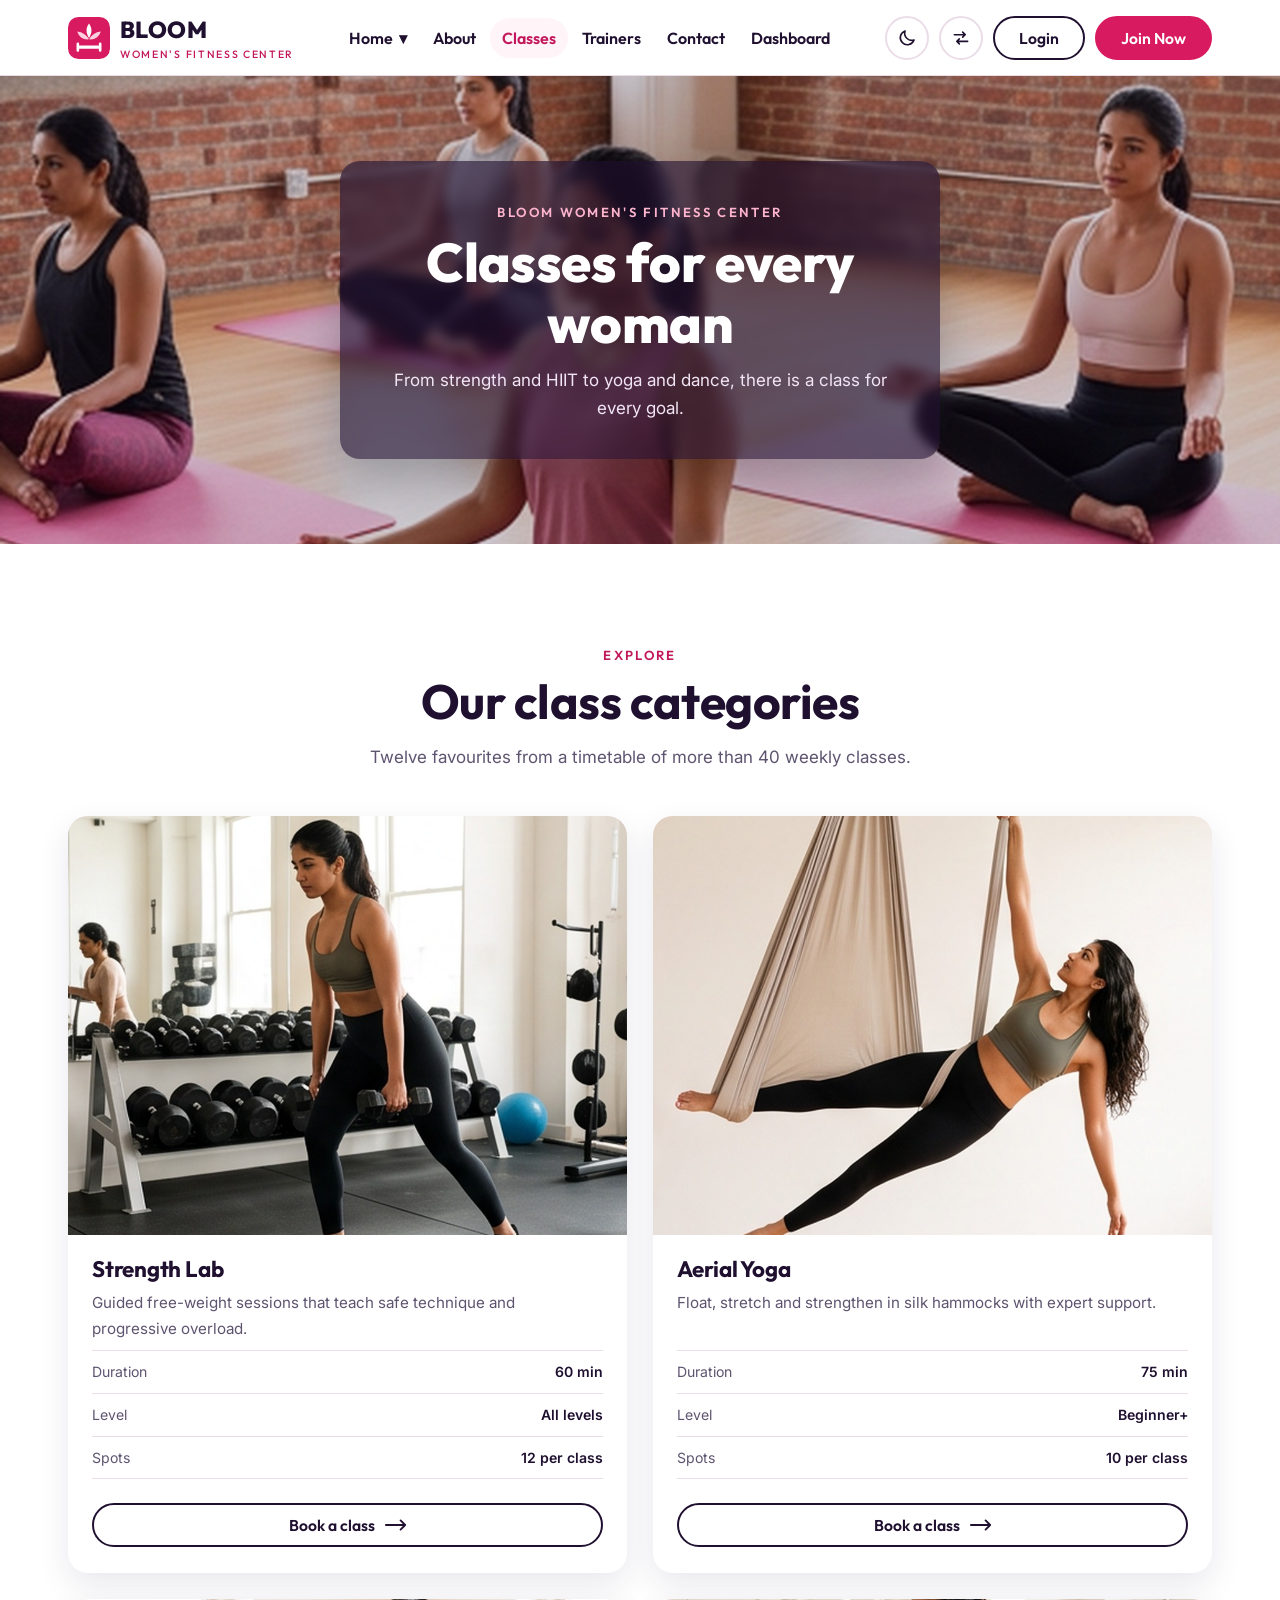
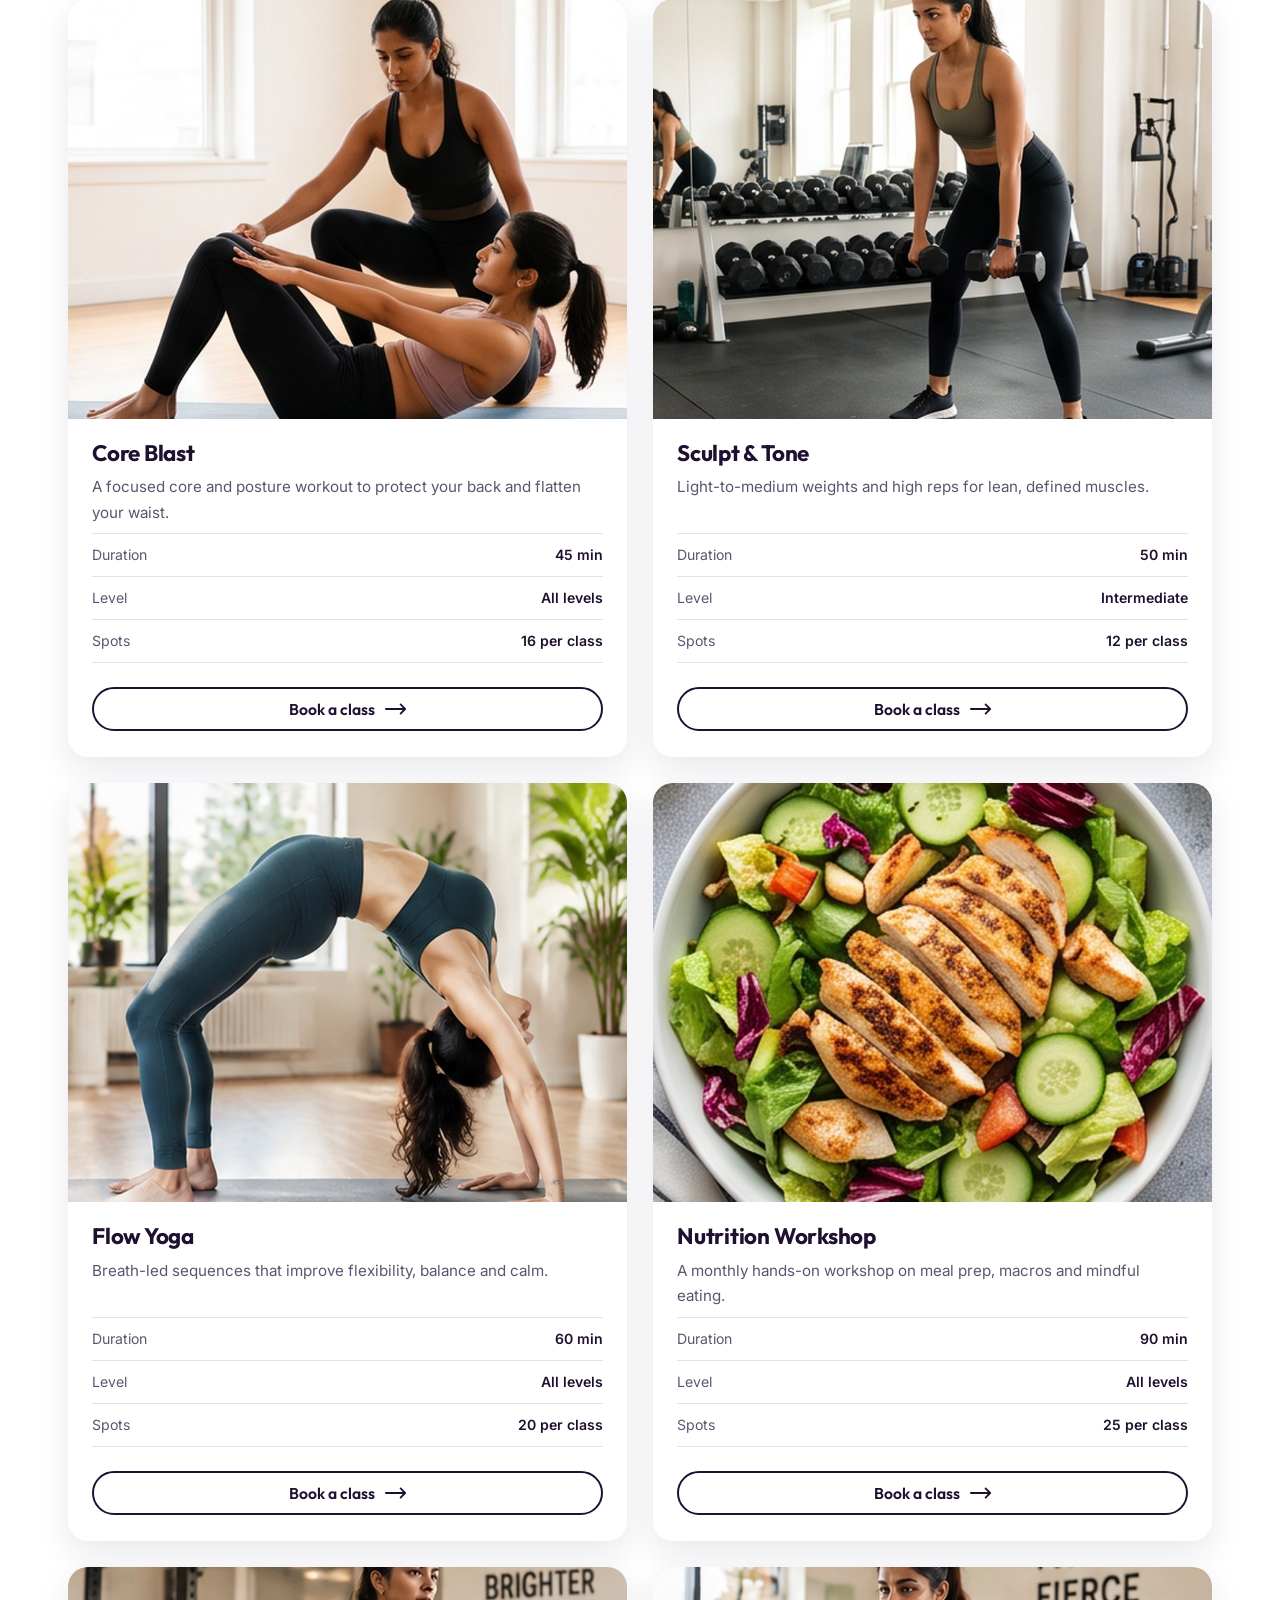
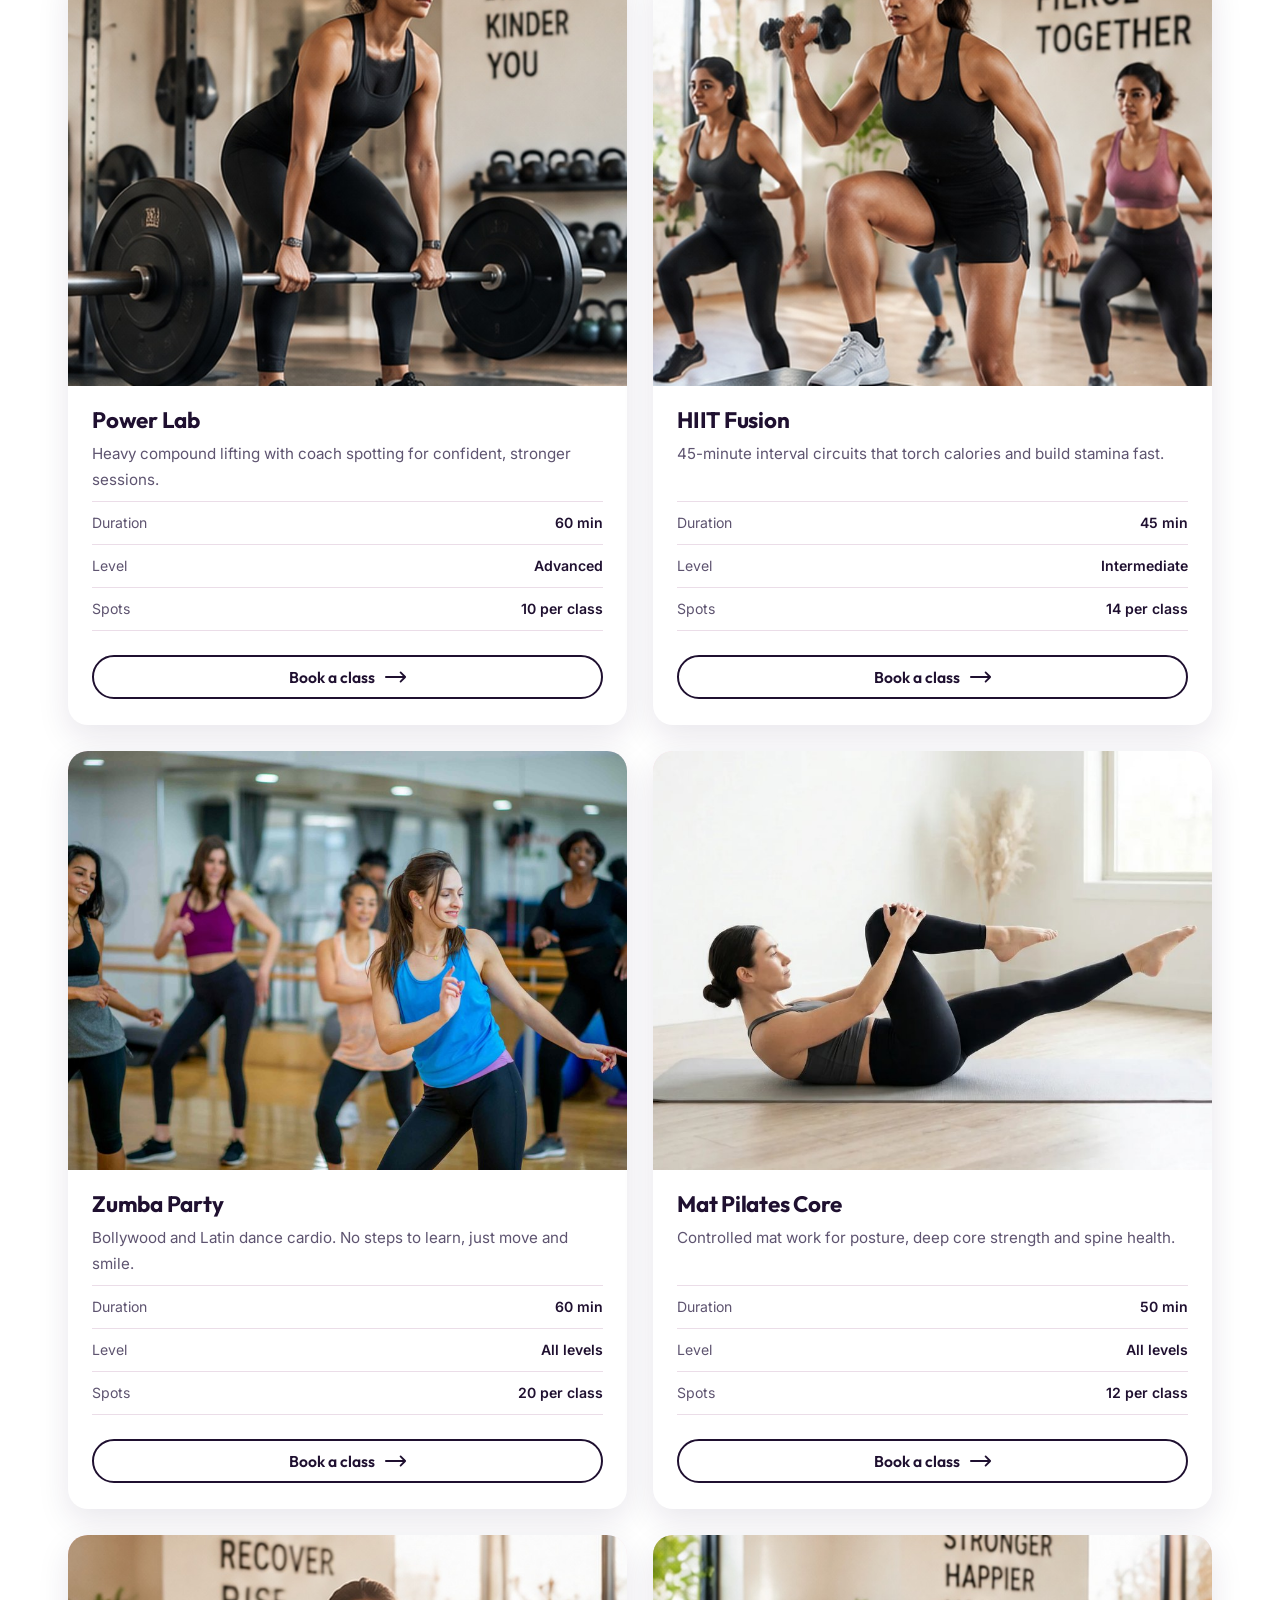
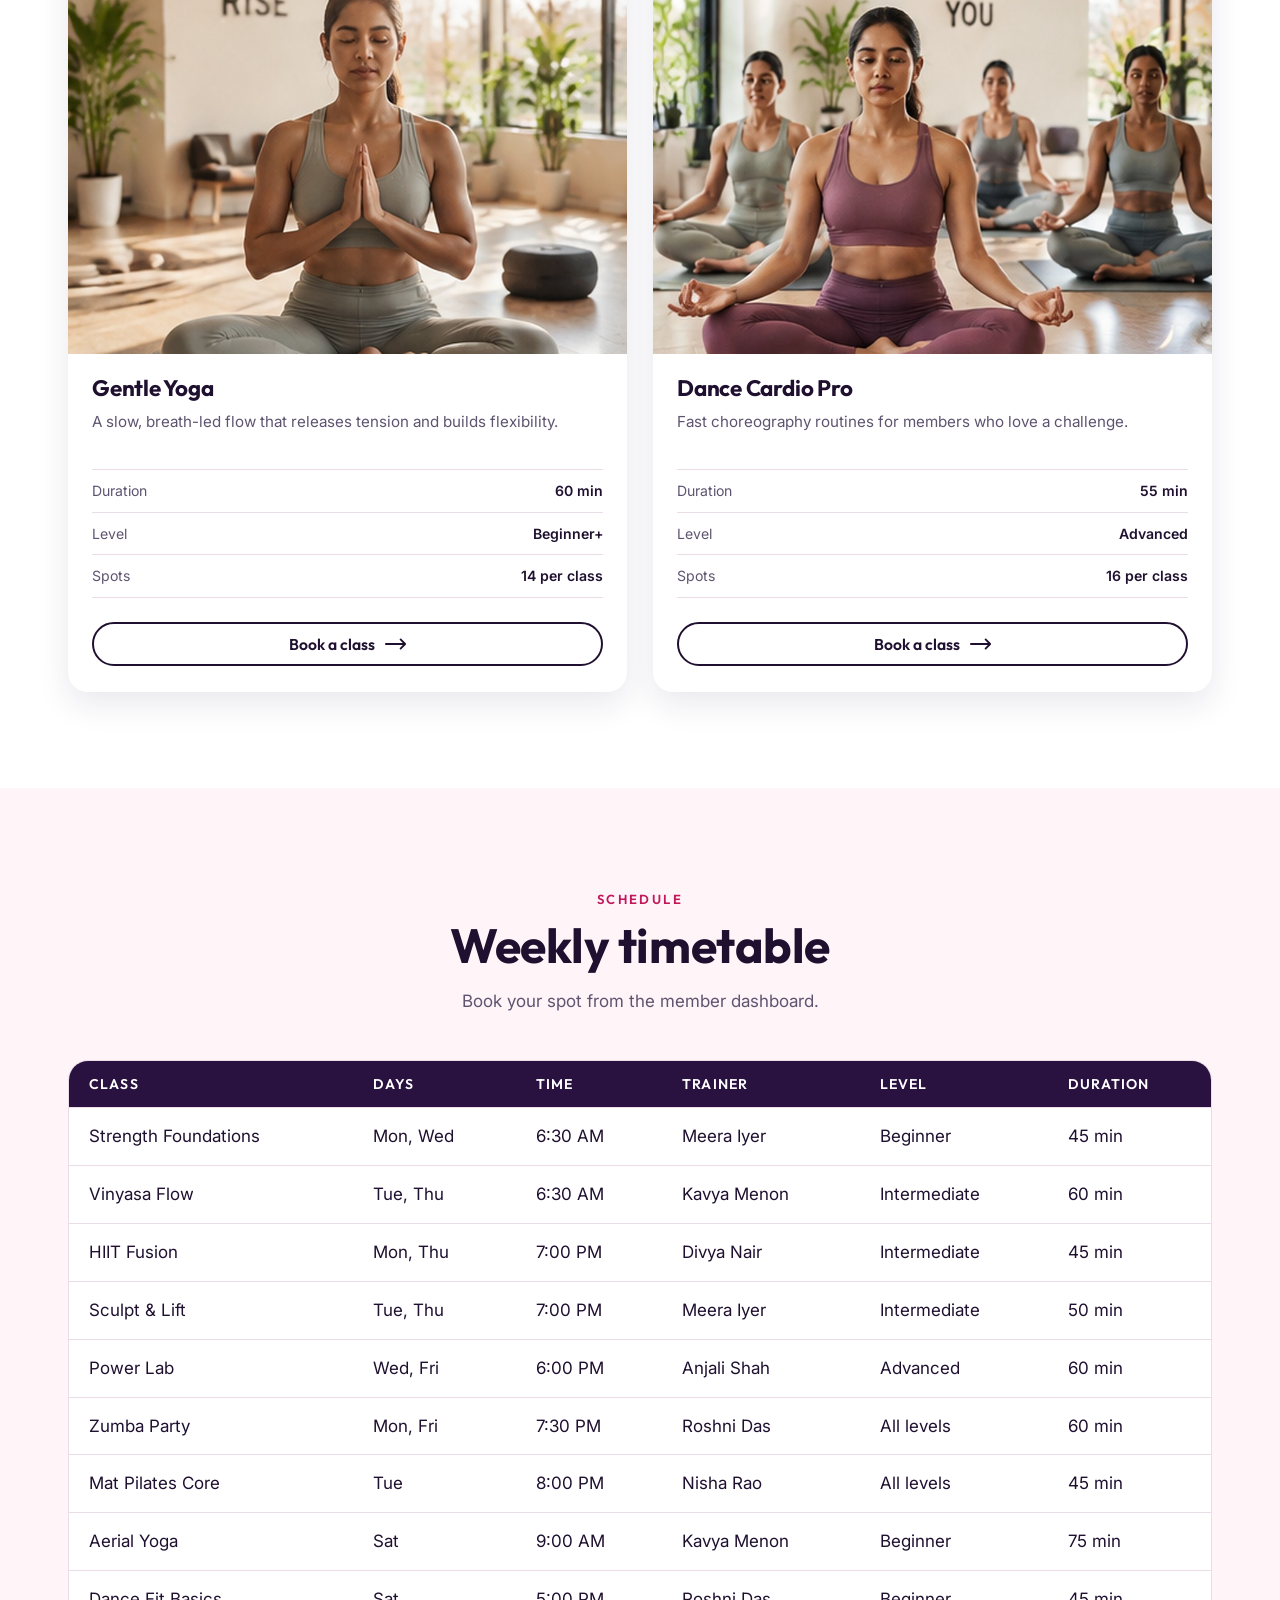
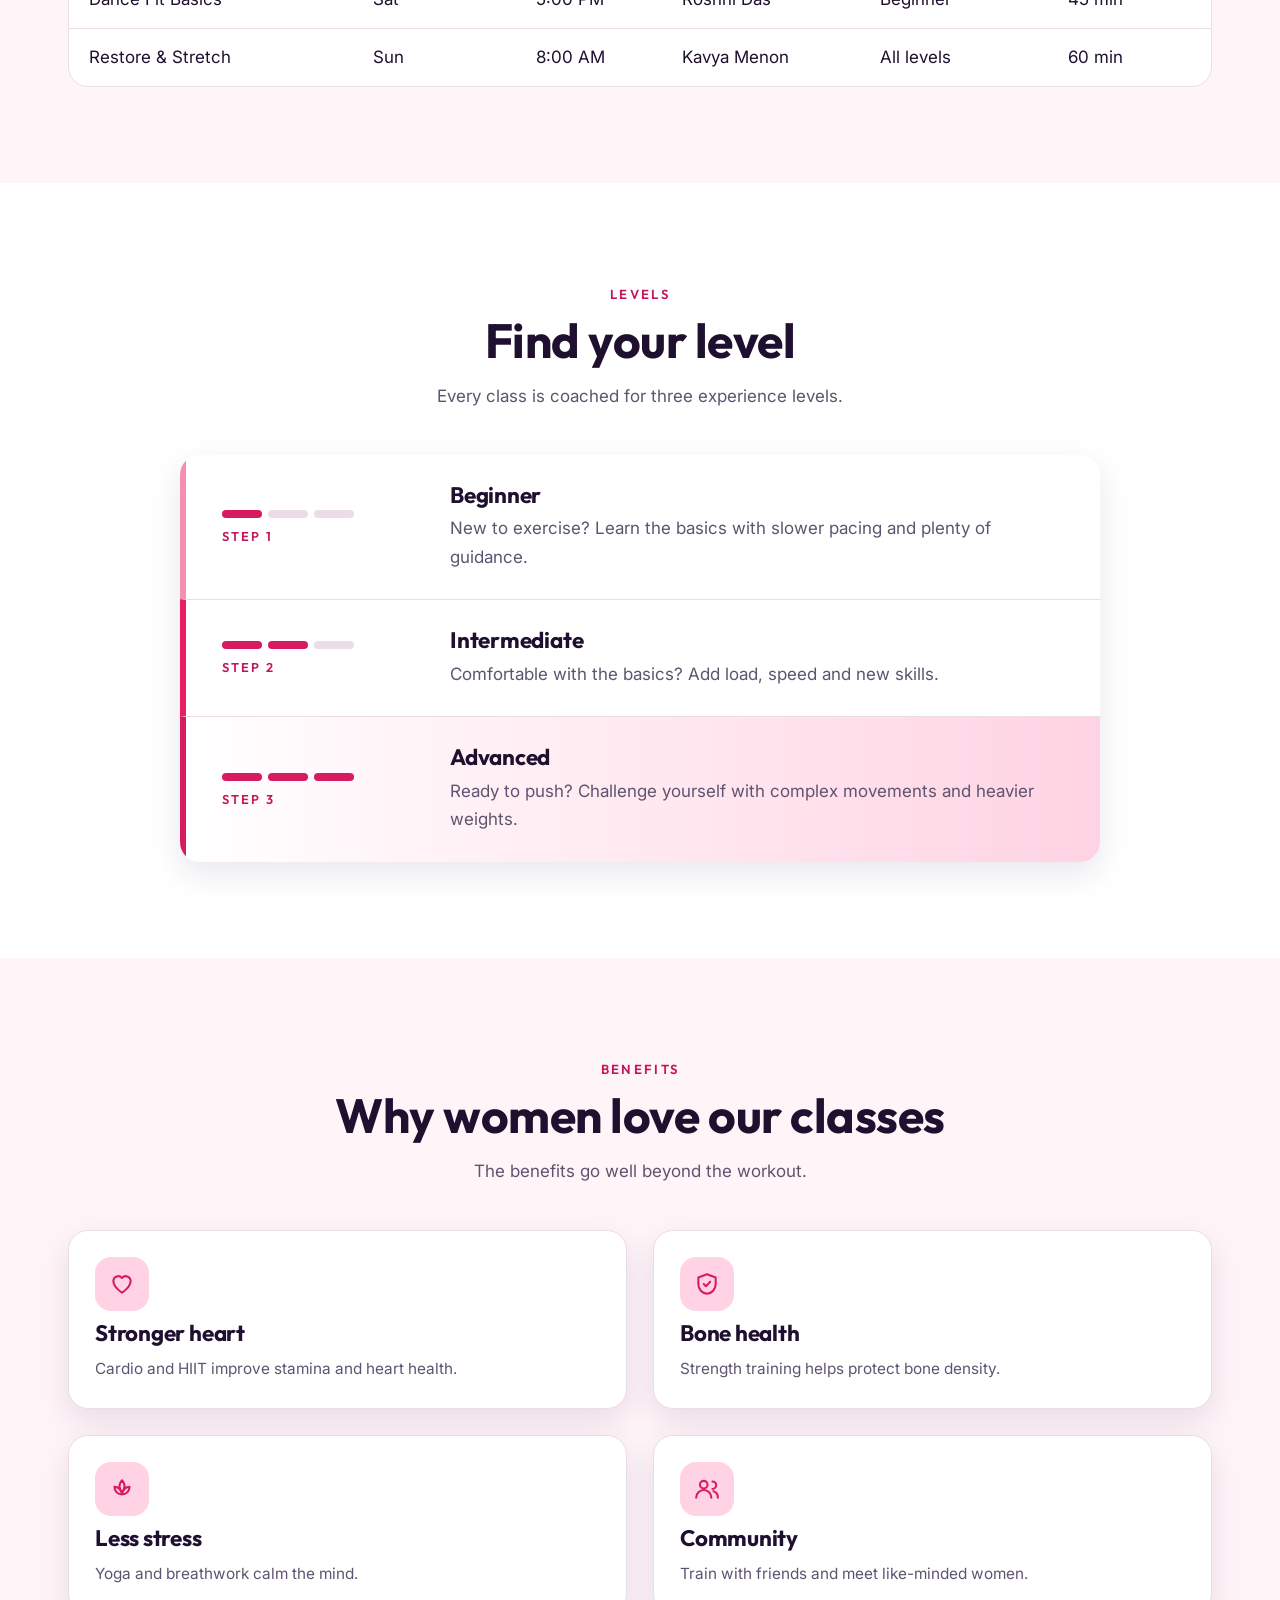
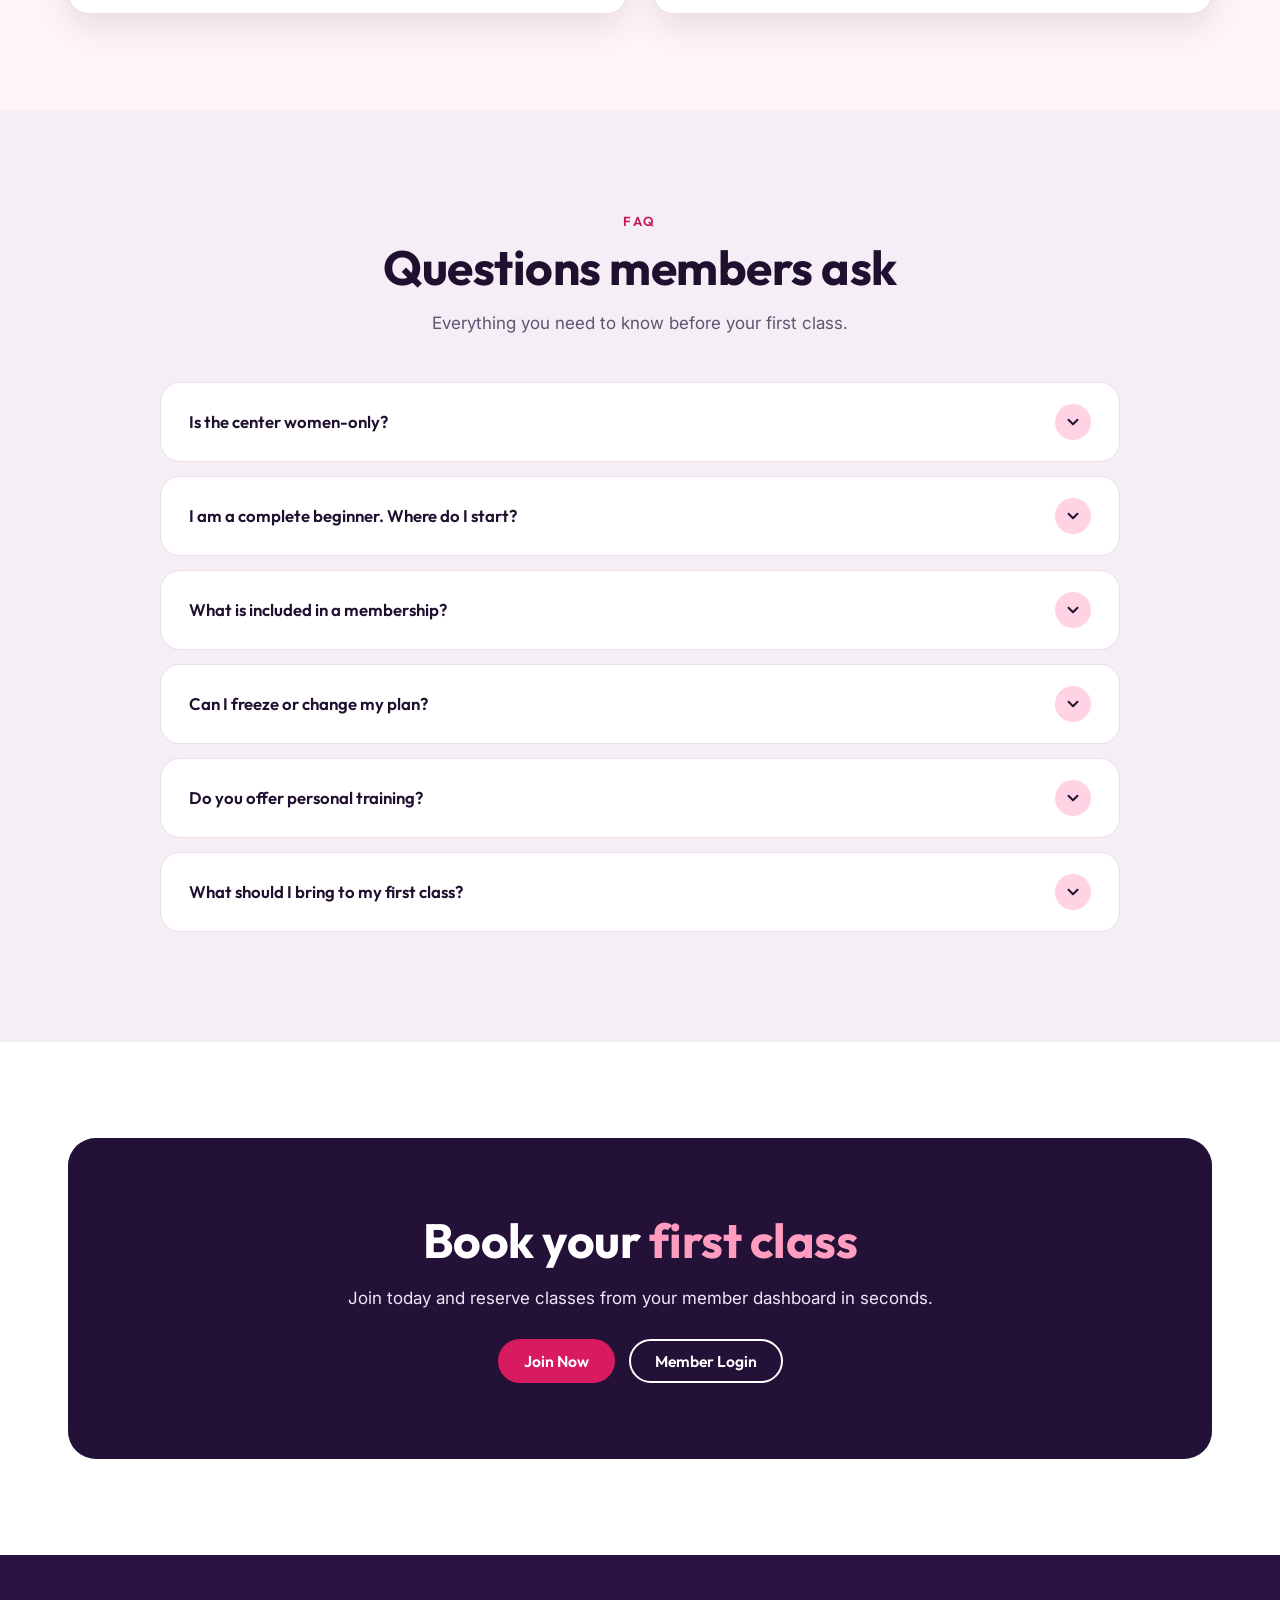
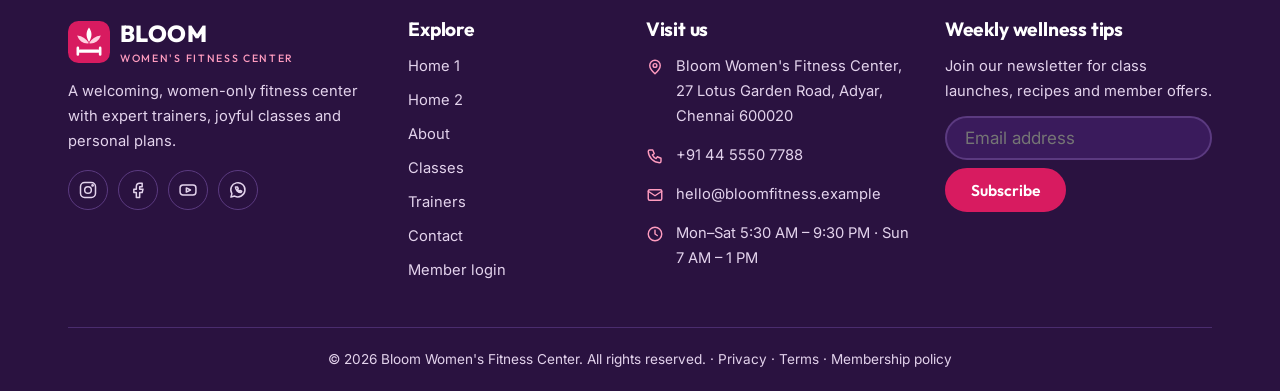
==== commit 5cad2ea1: "first commit" ====
--- a/classes.html
+++ b/classes.html
@@ -215,7 +215,7 @@
             </article>
             <article class="pc">
               <div class="ph">
-                <div class="imgph" data-slot="img-41"></div>
+                <div class="imgph" data-slot="img-41" data-alt="Women enjoying a Zumba dance class in a studio" aria-hidden="true"></div>
               </div>
               <div class="lb">
                 <h3>Zumba Party</h3>
@@ -235,7 +235,7 @@
             </article>
             <article class="pc">
               <div class="ph">
-                <div class="imgph" data-slot="img-42"></div>
+                <div class="imgph" data-slot="img-42" data-alt="Woman doing a Pilates core exercise on a mat" aria-hidden="true"></div>
               </div>
               <div class="lb">
                 <h3>Mat Pilates Core</h3>
@@ -278,7 +278,7 @@
                 <div class="imgph" data-slot="img-44"></div>
               </div>
               <div class="lb">
-                <h3>Cardio Pro</h3>
+                <h3>Dance Cardio Pro</h3>
                 <p>Fast choreography routines for members who love a challenge.</p>
                 <div class="facts">
                   <div><span>Duration</span><b>55 min</b></div>
